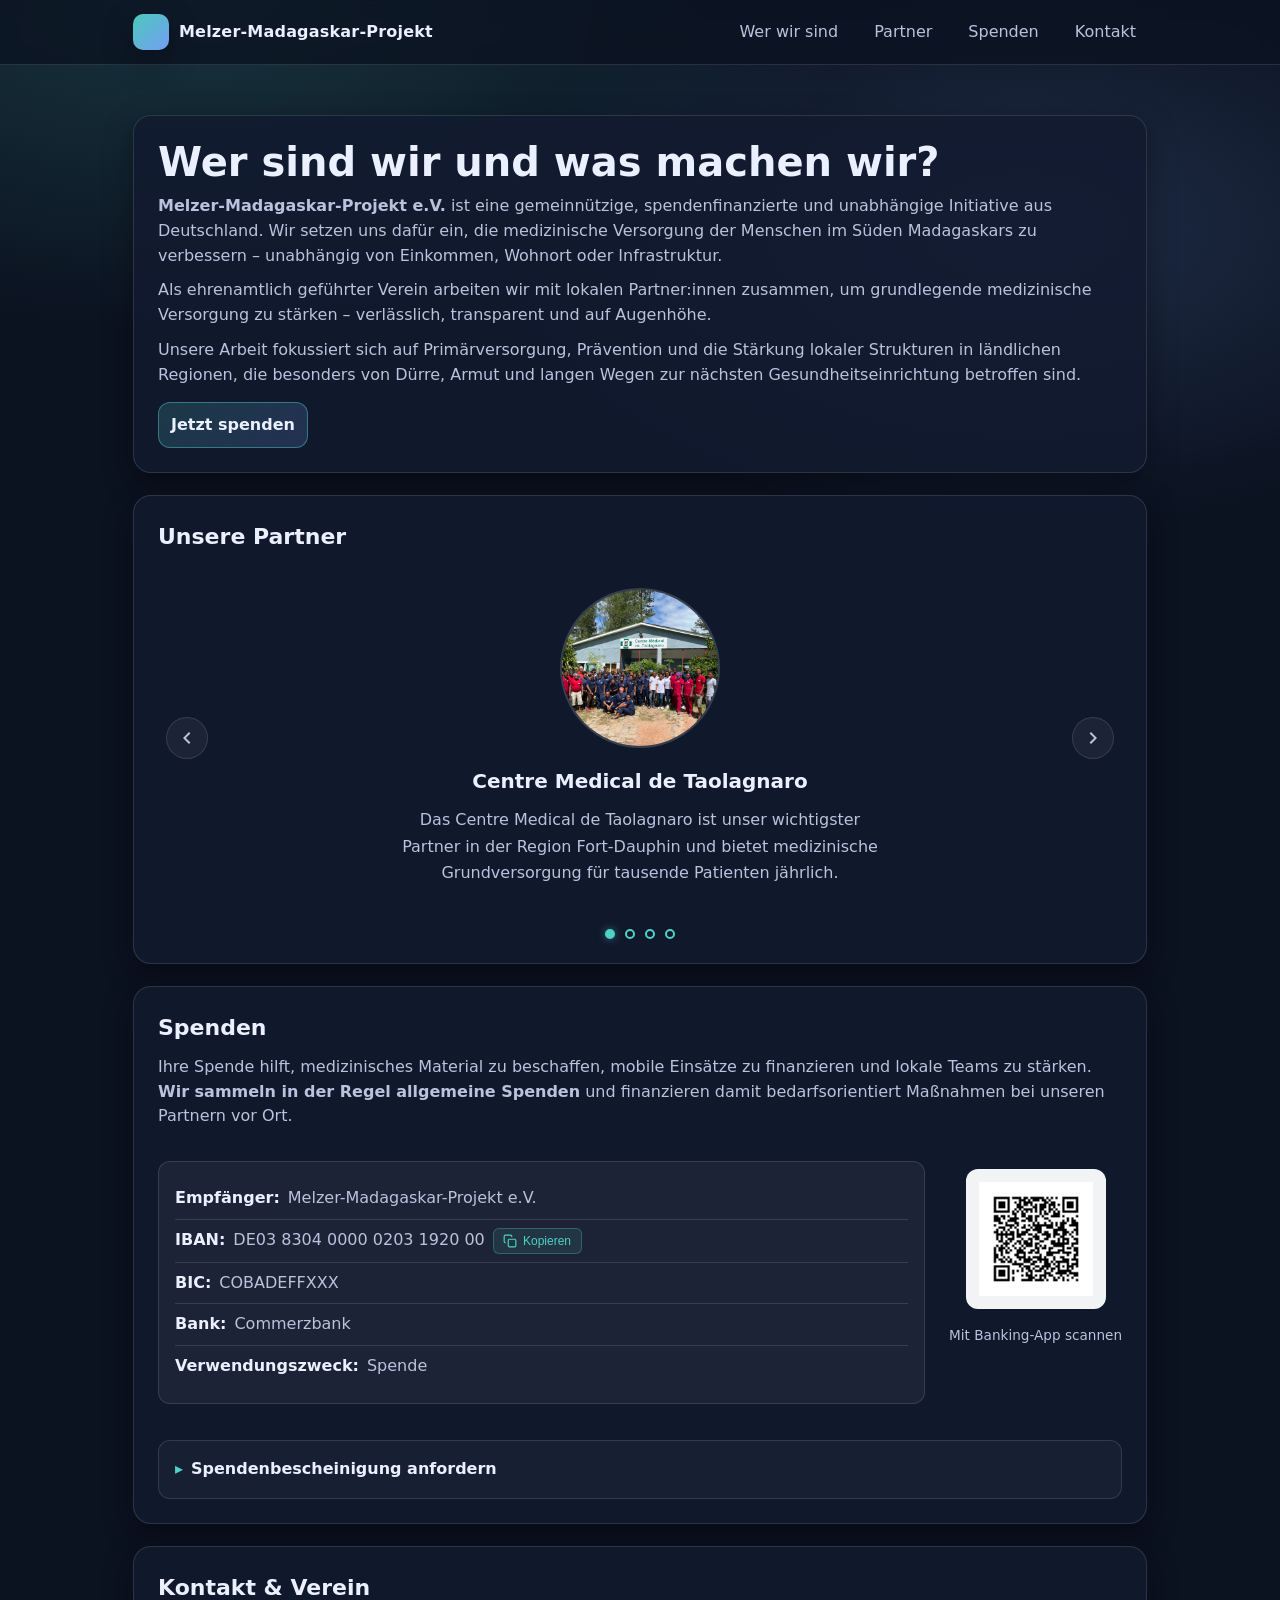
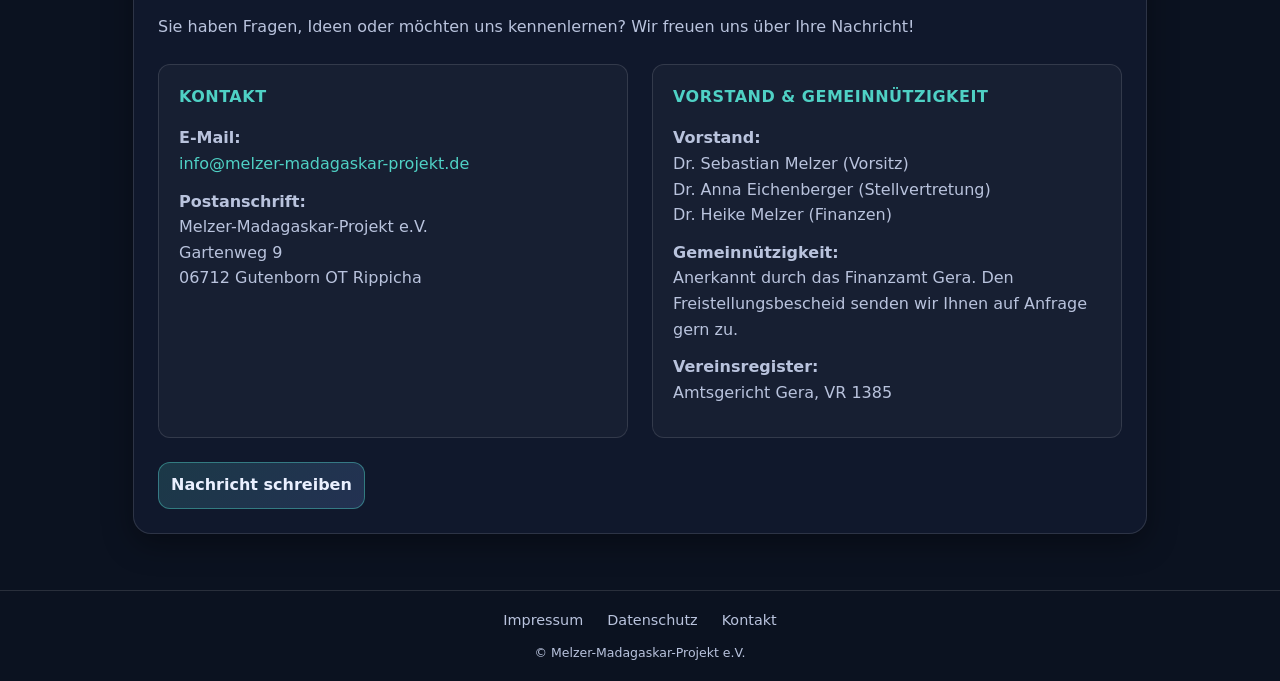
==== docs/index.html @ 68b1b010 "extend kontakt section" ====
<!doctype html>
<html lang="de">
<head>
  <meta charset="utf-8" />
  <meta http-equiv="Content-Security-Policy" content="default-src 'self'; script-src 'self'; style-src 'self'; img-src 'self' data:; font-src 'self'; connect-src 'self'; frame-ancestors 'none'; form-action 'self' mailto:; base-uri 'self';">
  <meta name="viewport" content="width=device-width, initial-scale=1" />
  <title>Melzer-Madagaskar-Projekt</title>
  <meta name="description" content="Verein zur Unterstützung der medizinischen Versorgung in Süd-Madagaskar." />
  <link rel="stylesheet" href="css/styles.css">
</head>
<body>

  <header>
    <div class="nav">
      <a class="brand" href="#">
        <span class="logo" aria-hidden="true"></span>
        <span>Melzer-Madagaskar-Projekt</span>
      </a>
      <nav aria-label="Hauptnavigation">
        <ul>
          <li><a href="#">Wer wir sind</a></li>
          <li><a href="#partner">Partner</a></li>
          <li><a href="#spenden">Spenden</a></li>
          <li><a href="#kontakt">Kontakt</a></li>
        </ul>
      </nav>
    </div>
  </header>

  <main class="container">

    <!-- WER WIR SIND -->
    <section class="panel">
      <h1>Wer sind wir und was machen wir?</h1>
      <p>
        <strong>Melzer-Madagaskar-Projekt e.V.</strong> ist eine gemeinnützige, spendenfinanzierte und unabhängige Initiative aus Deutschland.
        Wir setzen uns dafür ein, die medizinische Versorgung der Menschen im Süden Madagaskars zu verbessern –
        unabhängig von Einkommen, Wohnort oder Infrastruktur.
      </p>
      <p>
        Als ehrenamtlich geführter Verein arbeiten wir mit lokalen Partner:innen zusammen,
        um grundlegende medizinische Versorgung zu stärken – verlässlich, transparent und auf Augenhöhe.
      </p>
      <p>
        Unsere Arbeit fokussiert sich auf Primärversorgung, Prävention und die Stärkung lokaler Strukturen
        in ländlichen Regionen, die besonders von Dürre, Armut und langen Wegen zur nächsten Gesundheitseinrichtung
        betroffen sind.
      </p>
      <div class="ctaRow">
        <a class="btn primary" href="#spenden">Jetzt spenden</a>
      </div>
    </section>

    <!-- PARTNER -->
    <section id="partner" class="panel">
      <h2>Unsere Partner</h2>
      
      <div class="slideshow-container">
        <!-- Partner Slides -->
        <article class="partner-slide active" data-index="0">
          <div class="partner-image">
            <img src="images/cmdt_group_picture_2023-scaled.jpeg" alt="Centre Medical de Taolagnaro">
          </div>
          <h3>Centre Medical de Taolagnaro</h3>
          <p class="partner-description">Das Centre Medical de Taolagnaro ist unser wichtigster Partner in der Region Fort-Dauphin und bietet medizinische Grundversorgung für tausende Patienten jährlich.</p>
        </article>

        <article class="partner-slide" data-index="1">
          <div class="partner-image">
            <img src="images/tatirano_group_picture_2023-scaled.jpeg" alt="Tatirano">
          </div>
          <h3>Tatirano</h3>
          <p class="partner-description">Tatirano hat sich dem Ziel verschrieben, allen Menschen in Madagaskar einen langfristigen Zugang zu sauberem Wasser zu gewährleisten.</p>
        </article>

        <article class="partner-slide" data-index="2">
          <div class="partner-image">
            <img src="images/stluc_2004.jpg" alt="Clinique St. Luc">
          </div>
          <h3>Clinique St. Luc, Tuléar</h3>
          <p class="partner-description">Die Clinique St. Luc in Tuléar ist seit 2001 unser erster Partner in Madagaskar.</p>
        </article>

        <article class="partner-slide" data-index="3">
          <div class="partner-image">
            <img src="images/sandrine_2025.jpg" alt="Hebammenpraxis Sandrine">
          </div>
          <h3>Hebammenpraxis Sandrine</h3>
          <p class="partner-description">Die Hebammenpraxis Sandrine in Tuléar unterstützt werdende Mütter mit professioneller Betreuung vor, während und nach der Geburt.</p>
        </article>

        <!-- Navigation Arrows -->
        <button class="slide-nav prev" aria-label="Vorheriger Partner">
          <svg viewBox="0 0 24 24" width="24" height="24">
            <path fill="currentColor" d="M15.41 7.41L14 6l-6 6 6 6 1.41-1.41L10.83 12z"/>
          </svg>
        </button>
        <button class="slide-nav next" aria-label="Nächster Partner">
          <svg viewBox="0 0 24 24" width="24" height="24">
            <path fill="currentColor" d="M8.59 16.59L10 18l6-6-6-6-1.41 1.41L13.17 12z"/>
          </svg>
        </button>
      </div>

      <!-- Dot Navigation -->
      <div class="slide-dots" role="tablist" aria-label="Partner Navigation">
        <button class="dot active" data-index="0" role="tab" aria-selected="true" aria-label="Partner 1 von 4"></button>
        <button class="dot" data-index="1" role="tab" aria-selected="false" aria-label="Partner 2 von 4"></button>
        <button class="dot" data-index="2" role="tab" aria-selected="false" aria-label="Partner 3 von 4"></button>
        <button class="dot" data-index="3" role="tab" aria-selected="false" aria-label="Partner 4 von 4"></button>
      </div>
    </section>

    <!-- SPENDEN -->
    <section id="spenden" class="panel">
      <h2>Spenden</h2>
      <p>
        Ihre Spende hilft, medizinisches Material zu beschaffen, mobile Einsätze zu finanzieren und lokale Teams zu stärken.
        <strong>Wir sammeln in der Regel allgemeine Spenden</strong> und finanzieren damit bedarfsorientiert Maßnahmen bei unseren Partnern vor Ort.
      </p>
      
      <div class="spenden-grid">
        <div class="bank-details">
          <ul class="list">
            <li><strong>Empfänger:</strong> Melzer-Madagaskar-Projekt e.V.</li>
            <li>
              <strong>IBAN:</strong> 
              <span id="iban">DE03 8304 0000 0203 1920 00</span>
              <button type="button" class="copy-btn" data-copy="DE03830400000203192000" aria-label="IBAN kopieren">
                <svg width="16" height="16" viewBox="0 0 24 24" fill="none" stroke="currentColor" stroke-width="2">
                  <rect x="9" y="9" width="13" height="13" rx="2" ry="2"></rect>
                  <path d="M5 15H4a2 2 0 0 1-2-2V4a2 2 0 0 1 2-2h9a2 2 0 0 1 2 2v1"></path>
                </svg>
                <span class="copy-label">Kopieren</span>
              </button>
            </li>
            <li><strong>BIC:</strong> COBADEFFXXX</li>
            <li><strong>Bank:</strong> Commerzbank</li>
            <li><strong>Verwendungszweck:</strong> Spende</li>
          </ul>
        </div>
        
        <div class="qr-code">
          <img src="images/girocode.png" alt="GiroCode: QR-Code zum Scannen mit Banking-App" width="140" height="140">
          <p class="qr-hint">Mit Banking-App scannen</p>
        </div>
      </div>

      <details class="spendenbescheinigung">
        <summary><strong>Spendenbescheinigung anfordern</strong></summary>
        <p>Als gemeinnütziger Verein stellen wir Ihnen gern eine Spendenbescheinigung aus.</p>
        <p><strong>Dafür benötigen wir:</strong></p>
        <ul>
          <li>Vollständiger Name</li>
          <li>Anschrift</li>
          <li>Spendenbetrag</li>
          <li>Datum der Überweisung</li>
        </ul>
        <div class="ctaRow">
          <a class="btn primary" href="mailto:info@melzer-madagaskar-projekt.de?subject=Spendenbescheinigung%20anfordern&body=Guten%20Tag%2C%0A%0Abitte%20senden%20Sie%20mir%20eine%20Spendenbescheinigung.%0A%0AName%3A%20%0AAnschrift%3A%20%0ABetrag%3A%20%0ADatum%20der%20%C3%9Cberweisung%3A%20%0A%0AMit%20freundlichen%20Gr%C3%BC%C3%9Fen">
            Spendenbescheinigung anfragen
          </a>
        </div>
      </details>
    </section>

    <!-- KONTAKT -->
    <section id="kontakt" class="panel">
      <h2>Kontakt & Verein</h2>
      <p>
        Sie haben Fragen, Ideen oder möchten uns kennenlernen? Wir freuen uns über Ihre Nachricht!
      </p>

      <div class="kontakt-verein-grid">
        <!-- Kontaktdaten -->
        <div class="kontakt-box">
          <h3>Kontakt</h3>
          <p>
            <strong>E-Mail:</strong><br>
            <a href="mailto:info@melzer-madagaskar-projekt.de">info@melzer-madagaskar-projekt.de</a>
          </p>
          <p>
            <strong>Postanschrift:</strong><br>
            Melzer-Madagaskar-Projekt e.V.<br>
            Gartenweg 9<br>
			06712 Gutenborn OT Rippicha
          </p>
        </div>

        <!-- Vereinsdaten -->
        <div class="verein-box">
          <h3>Vorstand & Gemeinnützigkeit</h3>
          <p>
            <strong>Vorstand:</strong><br>
            Dr. Sebastian Melzer (Vorsitz)<br>
            Dr. Anna Eichenberger (Stellvertretung)<br>
            Dr. Heike Melzer (Finanzen)
          </p>
		  <p>
		    <strong>Gemeinnützigkeit:</strong><br>
		    Anerkannt durch das Finanzamt Gera. 
		    Den Freistellungsbescheid senden wir Ihnen auf Anfrage gern zu.
		  </p>
          <p>
            <strong>Vereinsregister:</strong><br>
            Amtsgericht Gera, VR 1385
          </p>
        </div>
      </div>

      <div class="ctaRow">
        <a class="btn primary" href="mailto:info@melzer-madagaskar-projekt.de">Nachricht schreiben</a>
      </div>
    </section>

  </main>

  <footer>
    <div class="footer-links">
      <a href="impressum.html">Impressum</a>
      <a href="datenschutz.html">Datenschutz</a>
      <a href="#kontakt">Kontakt</a>
    </div>
    <div class="small">
      © <span id="year"></span> Melzer-Madagaskar-Projekt e.V.
    </div>
  </footer>

  <script>
    document.getElementById("year").textContent = new Date().getFullYear();
  </script>
  <script src="js/slideshow.js"></script>
  <script src="js/clipboard.js"></script>

</body>
</html>
---- docs/css/styles.css ----
/* ===================
   Variables & Reset
   =================== */

:root {
  --bg: #0b1220;
  --card: #121b2f;
  --text: #eaf0ff;
  --muted: #b9c3dd;
  --accent: #4fd1c5;
  --accent2: #7aa7ff;
  --border: rgba(255, 255, 255, 0.12);
  --shadow: 0 10px 30px rgba(0, 0, 0, 0.35);
}

* {
  box-sizing: border-box;
}

/* ===================
   Base
   =================== */

body {
  margin: 0;
  font-family: system-ui, -apple-system, "Segoe UI", Roboto, Arial, sans-serif;
  background:
    radial-gradient(1200px 600px at 15% 0%, rgba(79, 209, 197, 0.18), transparent 55%),
    radial-gradient(900px 500px at 80% 10%, rgba(122, 167, 255, 0.18), transparent 60%),
    var(--bg);
  color: var(--text);
  line-height: 1.55;
}

a {
  color: inherit;
}

h1 {
  margin: 0 0 8px;
  font-size: clamp(28px, 3.3vw, 40px);
  line-height: 1.1;
}

h2 {
  margin: 0 0 10px;
  font-size: 22px;
}

h3 {
  margin: 0 0 8px;
  font-size: 18px;
}

p {
  margin: 10px 0;
  color: var(--muted);
}

.small {
  font-size: 12.5px;
}

/* ===================
   Layout
   =================== */

.container {
  max-width: 1050px;
  margin: 0 auto;
  padding: 28px 18px 56px;
}

section {
  margin-top: 22px;
  scroll-margin-top: 80px;
}

.grid {
  display: grid;
  grid-template-columns: repeat(2, minmax(0, 1fr));
  gap: 14px;
  margin-top: 10px;
}

/* ===================
   Header & Navigation
   =================== */

header {
  position: sticky;
  top: 0;
  backdrop-filter: blur(10px);
  background: rgba(11, 18, 32, 0.75);
  border-bottom: 1px solid var(--border);
  z-index: 10;
}

.nav {
  max-width: 1050px;
  margin: 0 auto;
  padding: 14px 18px;
  display: flex;
  align-items: center;
  justify-content: space-between;
  gap: 16px;
}

.brand {
  display: flex;
  align-items: center;
  gap: 10px;
  text-decoration: none;
  font-weight: 700;
  letter-spacing: 0.2px;
  white-space: nowrap;
}

.logo {
  width: 36px;
  height: 36px;
  border-radius: 10px;
  background: linear-gradient(135deg, rgba(79, 209, 197, 0.95), rgba(122, 167, 255, 0.95));
  box-shadow: var(--shadow);
}

nav ul {
  list-style: none;
  margin: 0;
  padding: 0;
  display: flex;
  gap: 14px;
  flex-wrap: wrap;
  justify-content: flex-end;
}

nav a {
  text-decoration: none;
  color: var(--muted);
  padding: 8px 10px;
  border-radius: 10px;
  border: 1px solid transparent;
  transition: all 0.2s ease;
}

nav a:hover {
  color: var(--text);
  border-color: var(--border);
  background: rgba(255, 255, 255, 0.04);
}

/* ===================
   Components: Panel & Card
   =================== */

.panel {
  background: rgba(18, 27, 47, 0.85);
  border: 1px solid var(--border);
  border-radius: 18px;
  box-shadow: var(--shadow);
  padding: 24px;
}

.card {
  border: 1px solid var(--border);
  background: rgba(255, 255, 255, 0.03);
  border-radius: 16px;
  padding: 20px;
}

.card p {
  margin: 8px 0;
  color: var(--muted);
}

.card--compact {
  padding: 16px 20px;
}

.card--compact h3 {
  margin-bottom: 12px;
}

/* ===================
   Components: Buttons
   =================== */

.btn {
  display: inline-block;
  text-decoration: none;
  font-weight: 650;
  padding: 10px 12px;
  border-radius: 12px;
  border: 1px solid var(--border);
  background: rgba(255, 255, 255, 0.05);
  color: var(--text);
  transition: filter 0.2s ease;
}

.btn:hover {
  filter: brightness(1.06);
}

.btn.primary {
  border-color: rgba(79, 209, 197, 0.45);
  background: linear-gradient(135deg, rgba(79, 209, 197, 0.18), rgba(122, 167, 255, 0.18));
}

.ctaRow {
  margin-top: 14px;
  display: flex;
  gap: 10px;
  flex-wrap: wrap;
}

/* ===================
   Components: Lists
   =================== */

.list {
  margin: 10px 0 0;
  padding-left: 18px;
  color: var(--muted);
}

/* ===================
   Section: Kontakt & Verein
   =================== */

.kontakt-verein-grid {
  display: grid;
  grid-template-columns: 1fr 1fr;
  gap: 1.5rem;
  margin: 1.5rem 0;
}

.kontakt-box,
.verein-box {
  background: rgba(255, 255, 255, 0.03);
  border: 1px solid var(--border);
  border-radius: 12px;
  padding: 1.25rem;
}

.kontakt-box h3,
.verein-box h3 {
  color: var(--accent);
  margin-bottom: 1rem;
  font-size: 1rem;
  text-transform: uppercase;
  letter-spacing: 0.5px;
}

.kontakt-box p,
.verein-box p {
  margin: 0.75rem 0;
  line-height: 1.6;
}

.kontakt-box a,
.verein-box a {
  color: var(--accent);
  text-decoration: none;
  transition: color 0.2s ease;
}

.kontakt-box a:hover,
.verein-box a:hover {
  color: var(--accent2);
  text-decoration: underline;
}

/* Ältere Kontakt-Styles (Fallback) */
.kontakt-grid {
  display: grid;
  grid-template-columns: auto auto;
  gap: 8px 32px;
}

.kontakt-grid p {
  margin: 0;
  white-space: nowrap;
}

.kontakt-adresse {
  grid-column: 1 / -1;
  white-space: normal;
}

/* ===================
   Section: Spenden
   =================== */

/* Bankdaten */
.bank-details {
  background: rgba(255, 255, 255, 0.05);
  border: 1px solid var(--border);
  border-radius: 12px;
  padding: 1rem;
  margin: 1rem 0;
}

.bank-details .list {
  margin: 0;
  padding: 0;
  list-style: none;
}

.bank-details .list li {
  padding: 0.5rem 0;
  display: flex;
  flex-wrap: wrap;
  align-items: center;
  gap: 0.5rem;
  color: var(--muted);
  border-bottom: 1px solid var(--border);
}

.bank-details .list li:last-child {
  border-bottom: none;
}

.bank-details .list li strong {
  color: var(--text);
}

/* Copy Button */
.copy-btn {
  display: inline-flex;
  align-items: center;
  gap: 0.35rem;
  padding: 0.3rem 0.6rem;
  font-size: 0.8rem;
  background: rgba(79, 209, 197, 0.1);
  border: 1px solid rgba(79, 209, 197, 0.3);
  border-radius: 6px;
  cursor: pointer;
  color: var(--accent);
  transition: all 0.2s ease;
}

.copy-btn:hover {
  background: rgba(79, 209, 197, 0.2);
  border-color: rgba(79, 209, 197, 0.5);
}

.copy-btn.copied {
  background: rgba(79, 209, 197, 0.25);
  border-color: var(--accent);
}

.copy-btn svg {
  width: 14px;
  height: 14px;
}

.copy-label {
  font-size: 0.75rem;
  font-weight: 500;
}

/* QR Code */
.qr-code {
  text-align: center;
  margin: 1.5rem 0;
}

.qr-code img {
  border: 1px solid var(--border);
  border-radius: 12px;
  padding: 0.75rem;
  background: rgba(255, 255, 255, 0.95);
}

.qr-hint {
  font-size: 0.85rem;
  color: var(--muted);
  margin-top: 0.5rem;
}

/* Spenden Grid: Bankdaten + QR */
.spenden-grid {
  display: grid;
  grid-template-columns: 1fr auto;
  gap: 1.5rem;
  align-items: start;
  margin: 1rem 0;
}

/* Spendenbescheinigung */
.spendenbescheinigung {
  margin-top: 1.25rem;
  padding: 1rem;
  background: rgba(255, 255, 255, 0.03);
  border: 1px solid var(--border);
  border-radius: 12px;
}

.spendenbescheinigung summary {
  cursor: pointer;
  list-style: none;
  color: var(--text);
  display: flex;
  align-items: center;
  gap: 0.5rem;
}

.spendenbescheinigung summary::-webkit-details-marker {
  display: none;
}

.spendenbescheinigung summary::before {
  content: "▸";
  color: var(--accent);
  transition: transform 0.2s ease;
}

.spendenbescheinigung[open] summary::before {
  transform: rotate(90deg);
}

.spendenbescheinigung p {
  margin: 0.75rem 0;
}

.spendenbescheinigung ul {
  margin: 0.5rem 0 1rem 1.25rem;
  color: var(--muted);
}

.spendenbescheinigung ul li {
  padding: 0.25rem 0;
}

.spendenbescheinigung .ctaRow {
  margin-top: 1rem;
}

/* ===================
   Section: Partner Slideshow
   =================== */

.slideshow-container {
  position: relative;
  margin-top: 10px;
  overflow: hidden;
}

.slideshow-container::after {
  content: "";
  position: absolute;
  bottom: 0;
  left: 0;
  height: 2px;
  background: linear-gradient(90deg, var(--accent), var(--accent2));
  animation: progress 15s linear infinite;
}

@keyframes progress {
  from { width: 0%; }
  to { width: 100%; }
}

.partner-slide {
  display: none;
  padding: 24px 48px;
  text-align: center;
  animation: slideIn 0.4s ease-out;
}

.partner-slide.active {
  display: block;
}

@keyframes slideIn {
  from {
    opacity: 0;
    transform: translateX(30px);
  }
  to {
    opacity: 1;
    transform: translateX(0);
  }
}

.partner-image {
  width: 160px;
  height: 160px;
  margin: 0 auto 18px;
  border-radius: 50%;
  overflow: hidden;
  background: rgba(255, 255, 255, 0.05);
  border: 2px solid var(--border);
  display: flex;
  align-items: center;
  justify-content: center;
}

.partner-image img {
  width: 100%;
  height: 100%;
  object-fit: cover;
}

.partner-slide h3 {
  color: var(--text);
  margin-bottom: 10px;
  font-size: 20px;
}

.partner-description {
  color: var(--muted);
  line-height: 1.65;
  max-width: 500px;
  margin: 0 auto;
}

/* Slideshow Navigation */
.slide-nav {
  position: absolute;
  top: 50%;
  transform: translateY(-50%);
  background: rgba(255, 255, 255, 0.05);
  border: 1px solid var(--border);
  width: 42px;
  height: 42px;
  border-radius: 50%;
  cursor: pointer;
  display: flex;
  align-items: center;
  justify-content: center;
  color: var(--muted);
  transition: all 0.25s ease;
}

.slide-nav:hover {
  background: rgba(79, 209, 197, 0.15);
  border-color: rgba(79, 209, 197, 0.4);
  color: var(--accent);
}

.slide-nav.prev { left: 8px; }
.slide-nav.next { right: 8px; }

/* Slideshow Dots */
.slide-dots {
  display: flex;
  justify-content: center;
  gap: 10px;
  margin-top: 18px;
}

.dot {
  width: 10px;
  height: 10px;
  border-radius: 50%;
  border: 2px solid var(--accent);
  background: transparent;
  cursor: pointer;
  padding: 0;
  transition: all 0.25s ease;
}

.dot:hover {
  background: rgba(79, 209, 197, 0.4);
}

.dot.active {
  background: var(--accent);
  box-shadow: 0 0 8px rgba(79, 209, 197, 0.5);
}

/* ===================
   Footer
   =================== */

footer {
  border-top: 1px solid var(--border);
  padding: 18px;
  color: var(--muted);
  text-align: center;
}

.footer-links {
  display: flex;
  justify-content: center;
  gap: 1.5rem;
  margin-bottom: 0.75rem;
  flex-wrap: wrap;
}

.footer-links a {
  color: inherit;
  text-decoration: none;
  font-size: 0.9rem;
  transition: color 0.2s ease;
}

.footer-links a:hover {
  color: var(--accent);
  text-decoration: underline;
}

/* ===================
   Responsive
   =================== */

@media (max-width: 860px) {
  .grid,
  .contact {
    grid-template-columns: 1fr;
  }

  .kontakt-verein-grid {
    grid-template-columns: 1fr;
  }

  nav ul {
    gap: 6px;
  }
}

@media (max-width: 600px) {
  .spenden-grid {
    grid-template-columns: 1fr;
    text-align: center;
  }

  .spenden-grid .bank-details {
    text-align: left;
  }

  .kontakt-grid {
    grid-template-columns: 1fr;
    gap: 8px;
  }

  .kontakt-grid p {
    white-space: normal;
  }

  .panel {
    padding: 18px;
  }

  .card {
    padding: 16px;
  }

  .kontakt-box,
  .verein-box {
    padding: 1rem;
  }

  .partner-slide {
    padding: 18px 40px;
  }

  .partner-image {
    width: 120px;
    height: 120px;
  }

  .slide-nav {
    width: 36px;
    height: 36px;
  }

  .slide-nav.prev { left: 4px; }
  .slide-nav.next { right: 4px; }

  .partner-slide h3 {
    font-size: 18px;
  }

  .footer-links {
    gap: 1rem;
  }
}
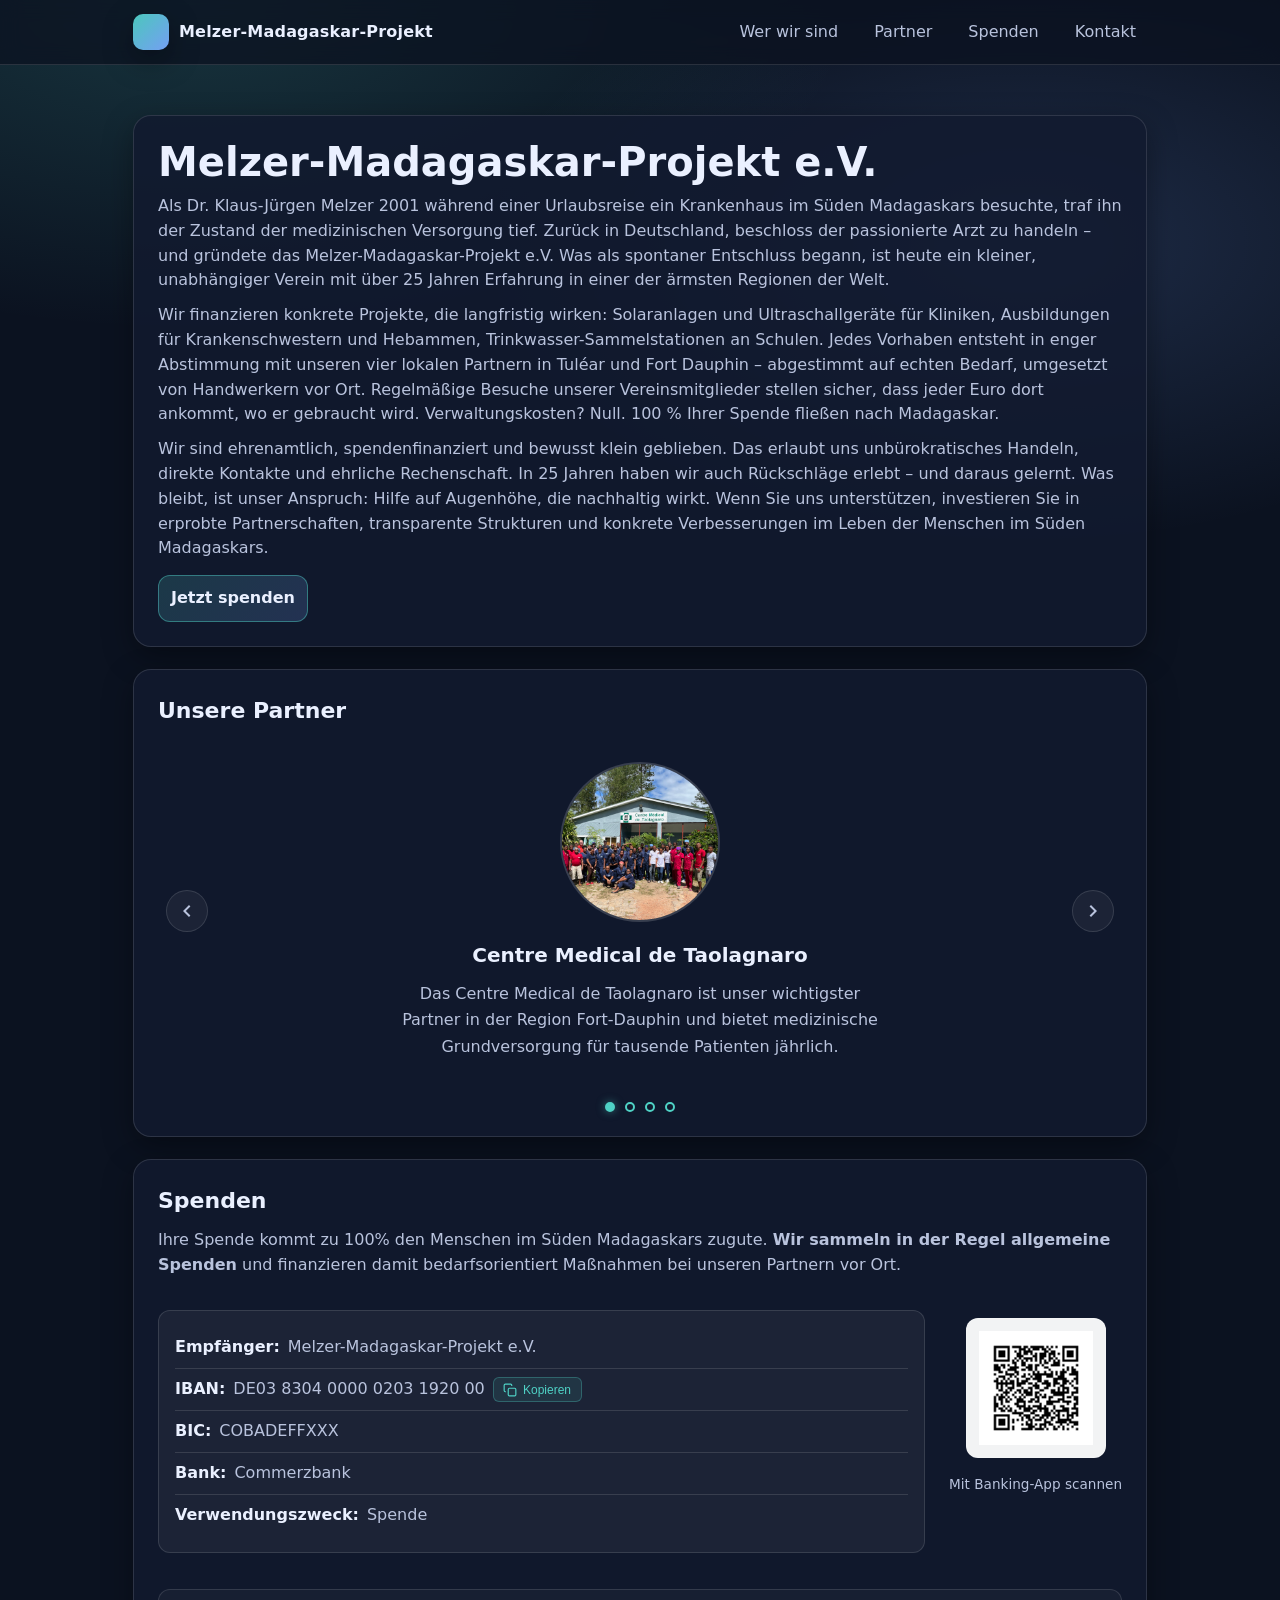
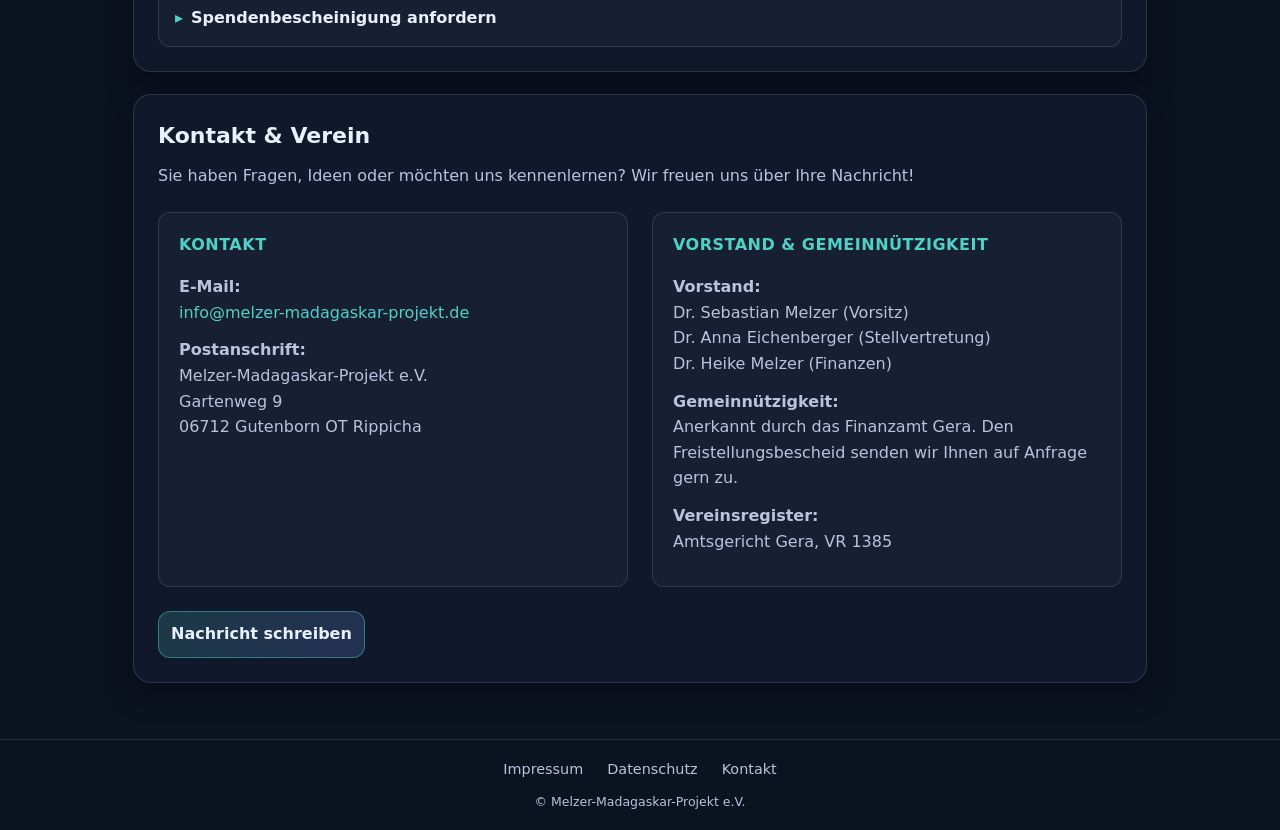
==== commit 2d5261ee: "Fix introduction text" ====
--- a/docs/index.html
+++ b/docs/index.html
@@ -31,20 +31,25 @@
 
     <!-- WER WIR SIND -->
     <section class="panel">
-      <h1>Wer sind wir und was machen wir?</h1>
-      <p>
-        <strong>Melzer-Madagaskar-Projekt e.V.</strong> ist eine gemeinnützige, spendenfinanzierte und unabhängige Initiative aus Deutschland.
-        Wir setzen uns dafür ein, die medizinische Versorgung der Menschen im Süden Madagaskars zu verbessern –
-        unabhängig von Einkommen, Wohnort oder Infrastruktur.
-      </p>
-      <p>
-        Als ehrenamtlich geführter Verein arbeiten wir mit lokalen Partner:innen zusammen,
-        um grundlegende medizinische Versorgung zu stärken – verlässlich, transparent und auf Augenhöhe.
-      </p>
-      <p>
-        Unsere Arbeit fokussiert sich auf Primärversorgung, Prävention und die Stärkung lokaler Strukturen
-        in ländlichen Regionen, die besonders von Dürre, Armut und langen Wegen zur nächsten Gesundheitseinrichtung
-        betroffen sind.
+      <h1>Melzer-Madagaskar-Projekt e.V.</h1>
+      <p>
+        Als Dr. Klaus-Jürgen Melzer 2001 während einer Urlaubsreise ein Krankenhaus im Süden Madagaskars besuchte, 
+		traf ihn der Zustand der medizinischen Versorgung tief. Zurück in Deutschland, beschloss der passionierte Arzt zu handeln – 
+		und gründete das Melzer-Madagaskar-Projekt e.V. Was als spontaner Entschluss begann, ist heute ein kleiner, unabhängiger 
+		Verein mit über 25 Jahren Erfahrung in einer der ärmsten Regionen der Welt.
+      </p>
+      <p>
+	    Wir finanzieren konkrete Projekte, die langfristig wirken: Solaranlagen und Ultraschallgeräte für Kliniken, 
+		Ausbildungen für Krankenschwestern und Hebammen, Trinkwasser-Sammelstationen an Schulen. Jedes Vorhaben entsteht in enger 
+		Abstimmung mit unseren vier lokalen Partnern in Tuléar und Fort Dauphin – abgestimmt auf echten Bedarf, umgesetzt von Handwerkern 
+		vor Ort. Regelmäßige Besuche unserer Vereinsmitglieder stellen sicher, dass jeder Euro dort ankommt, wo er gebraucht wird. 
+		Verwaltungskosten? Null. 100 % Ihrer Spende fließen nach Madagaskar.
+      </p>
+      <p>
+	    Wir sind ehrenamtlich, spendenfinanziert und bewusst klein geblieben. Das erlaubt uns unbürokratisches Handeln, direkte Kontakte 
+		und ehrliche Rechenschaft. In 25 Jahren haben wir auch Rückschläge erlebt – und daraus gelernt. Was bleibt, ist unser Anspruch: 
+		Hilfe auf Augenhöhe, die nachhaltig wirkt. Wenn Sie uns unterstützen, investieren Sie in erprobte Partnerschaften, transparente 
+		Strukturen und konkrete Verbesserungen im Leben der Menschen im Süden Madagaskars.
       </p>
       <div class="ctaRow">
         <a class="btn primary" href="#spenden">Jetzt spenden</a>
@@ -115,7 +120,7 @@
     <section id="spenden" class="panel">
       <h2>Spenden</h2>
       <p>
-        Ihre Spende hilft, medizinisches Material zu beschaffen, mobile Einsätze zu finanzieren und lokale Teams zu stärken.
+        Ihre Spende kommt zu 100% den Menschen im Süden Madagaskars zugute.
         <strong>Wir sammeln in der Regel allgemeine Spenden</strong> und finanzieren damit bedarfsorientiert Maßnahmen bei unseren Partnern vor Ort.
       </p>
       
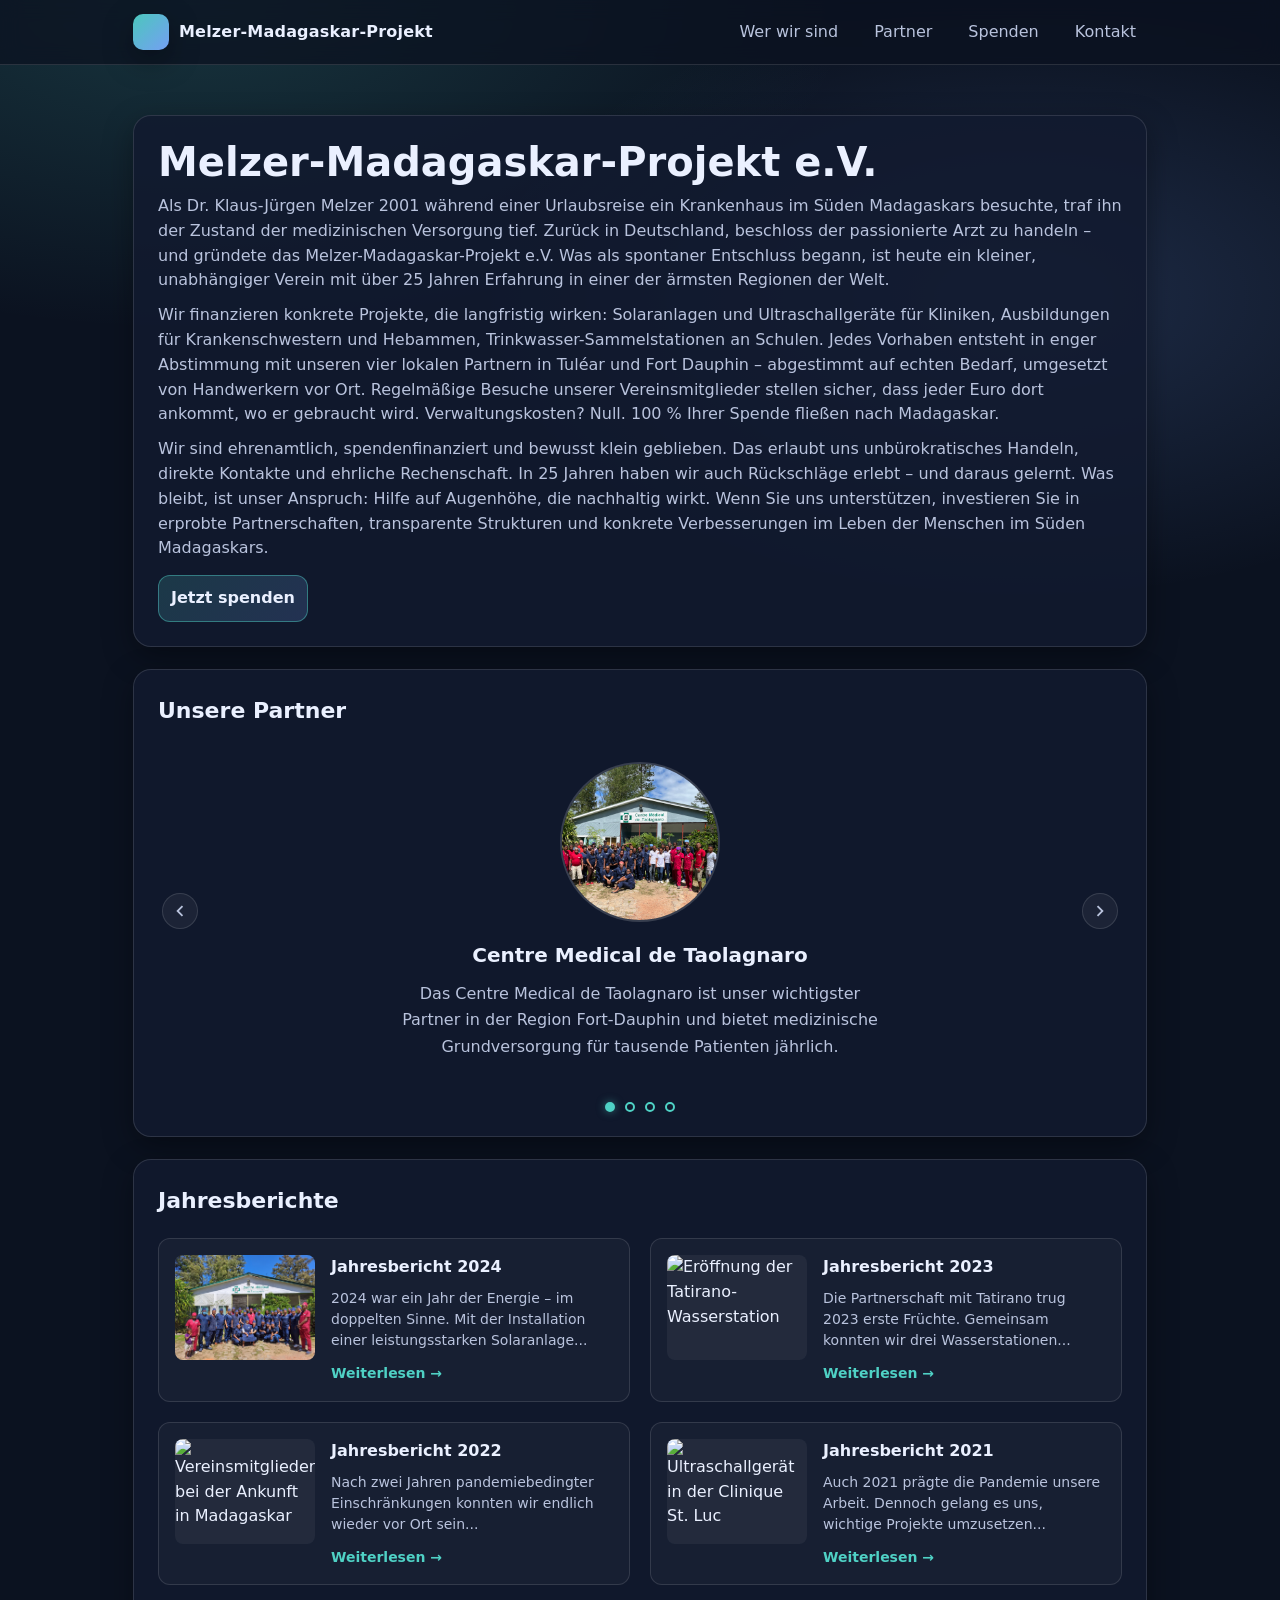
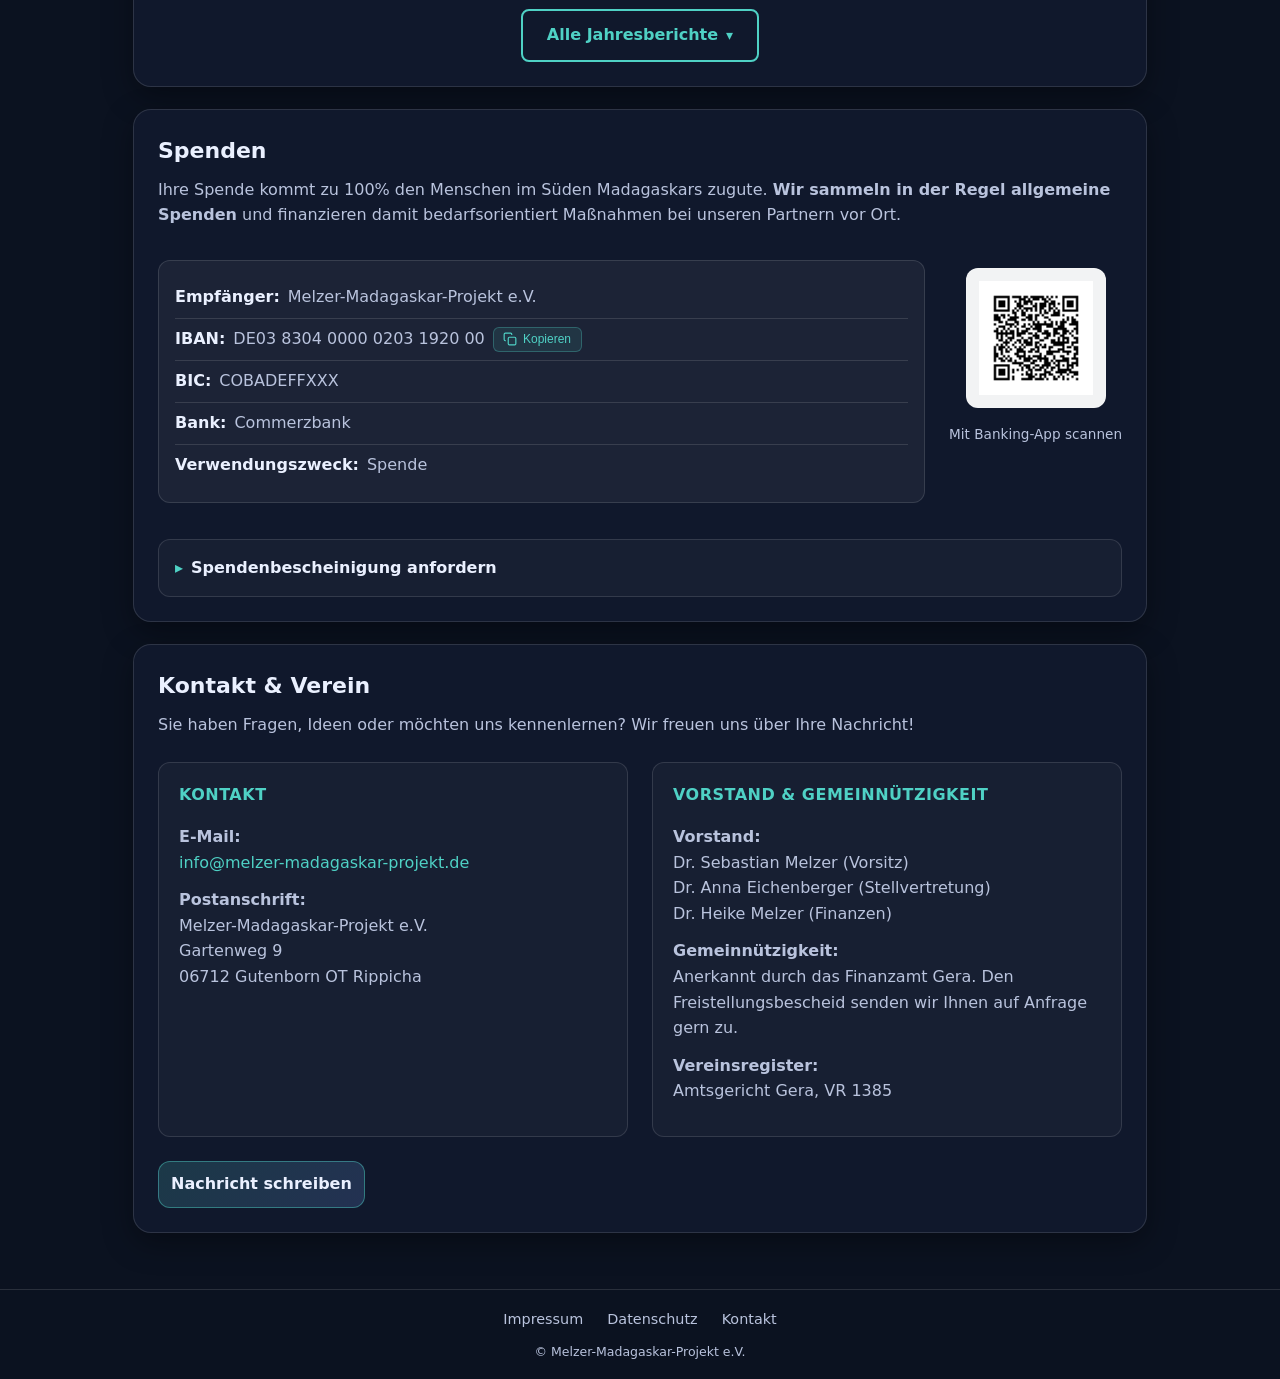
==== commit 86b6dea8: "initial jahresberichte teaser and template" ====
--- a/docs/index.html
+++ b/docs/index.html
@@ -115,6 +115,201 @@
         <button class="dot" data-index="3" role="tab" aria-selected="false" aria-label="Partner 4 von 4"></button>
       </div>
     </section>
+	
+	<!-- JAHRESBERICHTE -->
+	<section id="jahresberichte" class="panel">
+	  <h2>Jahresberichte</h2>
+	  
+	  <div class="jahresberichte-grid">
+		<!-- Immer sichtbar: 4 neueste -->
+		<article class="jahresbericht-card">
+		  <a href="jahresberichte/2024.html" class="jahresbericht-link">
+			<div class="jahresbericht-image">
+			  <img src="images/jahresberichte/2024-teaser.jpg" 
+				   alt="Solaranlage auf dem Dach des Centre Medical" 
+				   loading="lazy">
+			</div>
+			<div class="jahresbericht-content">
+			  <h3>Jahresbericht 2024</h3>
+			  <p>2024 war ein Jahr der Energie – im doppelten Sinne. Mit der Installation einer leistungsstarken Solaranlage...</p>
+			  <span class="jahresbericht-cta">Weiterlesen →</span>
+			</div>
+		  </a>
+		</article>
+
+		<article class="jahresbericht-card">
+		  <a href="jahresberichte/2023.html" class="jahresbericht-link">
+			<div class="jahresbericht-image">
+			  <img src="images/jahresberichte/2023-teaser.jpg" 
+				   alt="Eröffnung der Tatirano-Wasserstation" 
+				   loading="lazy">
+			</div>
+			<div class="jahresbericht-content">
+			  <h3>Jahresbericht 2023</h3>
+			  <p>Die Partnerschaft mit Tatirano trug 2023 erste Früchte. Gemeinsam konnten wir drei Wasserstationen...</p>
+			  <span class="jahresbericht-cta">Weiterlesen →</span>
+			</div>
+		  </a>
+		</article>
+
+		<article class="jahresbericht-card initial-hidden-mobile">
+		  <a href="jahresberichte/2022.html" class="jahresbericht-link">
+			<div class="jahresbericht-image">
+			  <img src="images/jahresberichte/2022-teaser.jpg" 
+				   alt="Vereinsmitglieder bei der Ankunft in Madagaskar" 
+				   loading="lazy">
+			</div>
+			<div class="jahresbericht-content">
+			  <h3>Jahresbericht 2022</h3>
+			  <p>Nach zwei Jahren pandemiebedingter Einschränkungen konnten wir endlich wieder vor Ort sein...</p>
+			  <span class="jahresbericht-cta">Weiterlesen →</span>
+			</div>
+		  </a>
+		</article>
+
+		<article class="jahresbericht-card initial-hidden-mobile">
+		  <a href="jahresberichte/2021.html" class="jahresbericht-link">
+			<div class="jahresbericht-image">
+			  <img src="images/jahresberichte/2021-teaser.jpg" 
+				   alt="Ultraschallgerät in der Clinique St. Luc" 
+				   loading="lazy">
+			</div>
+			<div class="jahresbericht-content">
+			  <h3>Jahresbericht 2021</h3>
+			  <p>Auch 2021 prägte die Pandemie unsere Arbeit. Dennoch gelang es uns, wichtige Projekte umzusetzen...</p>
+			  <span class="jahresbericht-cta">Weiterlesen →</span>
+			</div>
+		  </a>
+		</article>
+	  </div>
+
+	  <!-- Ältere Berichte: ausklappbar mit <details> -->
+	  <details class="jahresberichte-details">
+		<summary>Alle Jahresberichte</summary>
+		
+		<div class="jahresberichte-grid">
+		  <article class="jahresbericht-card">
+			<a href="jahresberichte/2020.html" class="jahresbericht-link">
+			  <div class="jahresbericht-image">
+				<img src="images/jahresberichte/2020-teaser.jpg" 
+					 alt="" 
+					 loading="lazy">
+			  </div>
+			  <div class="jahresbericht-content">
+				<h3>Jahresbericht 2020</h3>
+				<p>Das erste Corona-Jahr stellte auch uns vor unerwartete Herausforderungen...</p>
+				<span class="jahresbericht-cta">Weiterlesen →</span>
+			  </div>
+			</a>
+		  </article>
+
+		  <article class="jahresbericht-card">
+			<a href="jahresberichte/2019.html" class="jahresbericht-link">
+			  <div class="jahresbericht-image">
+				<img src="images/jahresberichte/2019-teaser.jpg" 
+					 alt="" 
+					 loading="lazy">
+			  </div>
+			  <div class="jahresbericht-content">
+				<h3>Jahresbericht 2019</h3>
+				<p>2019 brachte den Ausbau unserer Zusammenarbeit mit dem Centre Medical...</p>
+				<span class="jahresbericht-cta">Weiterlesen →</span>
+			  </div>
+			</a>
+		  </article>
+
+		  <article class="jahresbericht-card">
+			<a href="jahresberichte/2018.html" class="jahresbericht-link">
+			  <div class="jahresbericht-image">
+				<img src="images/jahresberichte/2018-teaser.jpg" 
+					 alt="" 
+					 loading="lazy">
+			  </div>
+			  <div class="jahresbericht-content">
+				<h3>Jahresbericht 2018</h3>
+				<p>Im Jahr 2018 stand die Ausbildungsförderung im Mittelpunkt unserer Arbeit...</p>
+				<span class="jahresbericht-cta">Weiterlesen →</span>
+			  </div>
+			</a>
+		  </article>
+
+		  <article class="jahresbericht-card">
+			<a href="jahresberichte/2017.html" class="jahresbericht-link">
+			  <div class="jahresbericht-image">
+				<img src="images/jahresberichte/2017-teaser.jpg" 
+					 alt="" 
+					 loading="lazy">
+			  </div>
+			  <div class="jahresbericht-content">
+				<h3>Jahresbericht 2017</h3>
+				<p>2017 markierte einen wichtigen Meilenstein in der Trinkwasserversorgung...</p>
+				<span class="jahresbericht-cta">Weiterlesen →</span>
+			  </div>
+			</a>
+		  </article>
+
+		  <article class="jahresbericht-card">
+			<a href="jahresberichte/2016.html" class="jahresbericht-link">
+			  <div class="jahresbericht-image">
+				<img src="images/jahresberichte/2016-teaser.jpg" 
+					 alt="" 
+					 loading="lazy">
+			  </div>
+			  <div class="jahresbericht-content">
+				<h3>Jahresbericht 2016</h3>
+				<p>Mit dem 15-jährigen Jubiläum blickten wir auf eine bewegte Geschichte zurück...</p>
+				<span class="jahresbericht-cta">Weiterlesen →</span>
+			  </div>
+			</a>
+		  </article>
+
+		  <article class="jahresbericht-card">
+			<a href="jahresberichte/2015.html" class="jahresbericht-link">
+			  <div class="jahresbericht-image">
+				<img src="images/jahresberichte/2015-teaser.jpg" 
+					 alt="" 
+					 loading="lazy">
+			  </div>
+			  <div class="jahresbericht-content">
+				<h3>Jahresbericht 2015</h3>
+				<p>2015 war geprägt von der Erweiterung unserer medizinischen Unterstützung...</p>
+				<span class="jahresbericht-cta">Weiterlesen →</span>
+			  </div>
+			</a>
+		  </article>
+
+		  <article class="jahresbericht-card">
+			<a href="jahresberichte/2014.html" class="jahresbericht-link">
+			  <div class="jahresbericht-image">
+				<img src="images/jahresberichte/2014-teaser.jpg" 
+					 alt="" 
+					 loading="lazy">
+			  </div>
+			  <div class="jahresbericht-content">
+				<h3>Jahresbericht 2014</h3>
+				<p>Das Jahr 2014 brachte neue Kontakte und Möglichkeiten für unsere Arbeit...</p>
+				<span class="jahresbericht-cta">Weiterlesen →</span>
+			  </div>
+			</a>
+		  </article>
+
+		  <article class="jahresbericht-card">
+			<a href="jahresberichte/2013.html" class="jahresbericht-link">
+			  <div class="jahresbericht-image">
+				<img src="images/jahresberichte/2013-teaser.jpg" 
+					 alt="" 
+					 loading="lazy">
+			  </div>
+			  <div class="jahresbericht-content">
+				<h3>Jahresbericht 2013</h3>
+				<p>2013 begann mit politischen Unruhen in Madagaskar, doch unsere Partner...</p>
+				<span class="jahresbericht-cta">Weiterlesen →</span>
+			  </div>
+			</a>
+		  </article>
+		</div>
+	  </details>
+	</section>
 
     <!-- SPENDEN -->
     <section id="spenden" class="panel">
--- a/docs/css/styles.css
+++ b/docs/css/styles.css
@@ -676,4 +676,576 @@
   .footer-links {
     gap: 1rem;
   }
+}
+
+/* ===================
+   Section: Jahresberichte
+   =================== */
+
+.jahresberichte-grid {
+  display: grid;
+  grid-template-columns: repeat(2, 1fr);
+  gap: 1.25rem;
+  margin-top: 1.25rem;
+}
+
+/* Card: Foto + Text nebeneinander */
+.jahresbericht-card {
+  background: rgba(255, 255, 255, 0.03);
+  border: 1px solid var(--border);
+  border-radius: 12px;
+  overflow: hidden;
+  transition: border-color 0.2s ease, box-shadow 0.2s ease;
+}
+
+.jahresbericht-card:hover {
+  border-color: rgba(79, 209, 197, 0.4);
+  box-shadow: 0 4px 20px rgba(0, 0, 0, 0.25);
+}
+
+.jahresbericht-link {
+  display: grid;
+  grid-template-columns: 140px 1fr;
+  gap: 1rem;
+  padding: 1rem;
+  text-decoration: none;
+  color: inherit;
+  height: 100%;
+  align-items: start;
+}
+
+.jahresbericht-link:focus {
+  outline: 2px solid var(--accent);
+  outline-offset: -2px;
+  border-radius: 12px;
+}
+
+/* Bild */
+.jahresbericht-image {
+  aspect-ratio: 4 / 3;
+  border-radius: 8px;
+  overflow: hidden;
+  background: rgba(255, 255, 255, 0.05);
+  flex-shrink: 0;
+}
+
+.jahresbericht-image img {
+  width: 100%;
+  height: 100%;
+  object-fit: cover;
+  transition: transform 0.3s ease;
+}
+
+.jahresbericht-card:hover .jahresbericht-image img {
+  transform: scale(1.05);
+}
+
+/* Inhalt */
+.jahresbericht-content {
+  display: flex;
+  flex-direction: column;
+  min-height: 100%;
+}
+
+.jahresbericht-content h3 {
+  margin: 0 0 0.5rem 0;
+  font-size: 1rem;
+  color: var(--text);
+}
+
+.jahresbericht-content p {
+  margin: 0 0 0.75rem 0;
+  font-size: 0.875rem;
+  line-height: 1.5;
+  color: var(--muted);
+  display: -webkit-box;
+  -webkit-line-clamp: 3;
+  -webkit-box-orient: vertical;
+  overflow: hidden;
+  flex-grow: 1;
+}
+
+.jahresbericht-cta {
+  font-size: 0.875rem;
+  font-weight: 600;
+  color: var(--accent);
+  transition: color 0.2s ease;
+}
+
+.jahresbericht-card:hover .jahresbericht-cta {
+  color: var(--accent2);
+}
+
+/* ===================
+   Details/Summary: Ausklappen
+   =================== */
+
+.jahresberichte-details {
+  margin-top: 1.5rem;
+}
+
+.jahresberichte-details summary {
+  display: flex;
+  align-items: center;
+  justify-content: center;
+  gap: 0.5rem;
+  padding: 0.75rem 1.5rem;
+  margin: 0 auto;
+  width: fit-content;
+  background: transparent;
+  border: 2px solid var(--accent);
+  border-radius: 8px;
+  color: var(--accent);
+  font-size: 1rem;
+  font-weight: 600;
+  cursor: pointer;
+  list-style: none;
+  transition: background 0.2s ease, color 0.2s ease;
+}
+
+.jahresberichte-details summary::-webkit-details-marker {
+  display: none;
+}
+
+.jahresberichte-details summary::after {
+  content: "▾";
+  font-size: 0.875rem;
+  transition: transform 0.3s ease;
+}
+
+.jahresberichte-details[open] summary::after {
+  transform: rotate(180deg);
+}
+
+.jahresberichte-details summary:hover {
+  background: rgba(79, 209, 197, 0.15);
+}
+
+.jahresberichte-details summary:focus {
+  outline: 2px solid var(--accent);
+  outline-offset: 2px;
+}
+
+/* Text wechseln bei open */
+.jahresberichte-details summary span.show-less {
+  display: none;
+}
+
+.jahresberichte-details[open] summary span.show-more {
+  display: none;
+}
+
+.jahresberichte-details[open] summary span.show-less {
+  display: inline;
+}
+
+/* Grid innerhalb details */
+.jahresberichte-details .jahresberichte-grid {
+  margin-top: 1.25rem;
+  animation: fadeSlideIn 0.3s ease-out;
+}
+
+@keyframes fadeSlideIn {
+  from {
+    opacity: 0;
+    transform: translateY(-10px);
+  }
+  to {
+    opacity: 1;
+    transform: translateY(0);
+  }
+}
+
+/* ===================
+   Responsive: Jahresberichte
+   =================== */
+
+@media (max-width: 860px) {
+  .jahresberichte-grid {
+    grid-template-columns: 1fr;
+  }
+
+  .jahresbericht-link {
+    grid-template-columns: 120px 1fr;
+  }
+}
+
+@media (max-width: 600px) {
+  /* Mobil: nur 2 Cards initial sichtbar */
+  .jahresbericht-card.initial-hidden-mobile {
+    display: none;
+  }
+
+  .jahresberichte-details[open] ~ .jahresberichte-grid .initial-hidden-mobile,
+  .jahresberichte-details .jahresbericht-card {
+    display: block;
+  }
+
+  /* Card: Bild oben, Text unten (mobil) */
+  .jahresbericht-link {
+    grid-template-columns: 1fr;
+    gap: 0.75rem;
+  }
+
+  .jahresbericht-image {
+    aspect-ratio: 16 / 9;
+    width: 100%;
+  }
+
+  .jahresbericht-content h3 {
+    font-size: 0.9375rem;
+  }
+
+  .jahresbericht-content p {
+    -webkit-line-clamp: 2;
+  }
+
+  .jahresberichte-details summary {
+    width: 100%;
+    justify-content: center;
+  }
+}
+
+/* ===================
+   Breadcrumb
+   =================== */
+
+.breadcrumb {
+  display: flex;
+  align-items: center;
+  gap: 0.5rem;
+  flex-wrap: wrap;
+  font-size: 0.875rem;
+  color: var(--muted);
+  margin-bottom: 1.5rem;
+}
+
+.breadcrumb a {
+  color: var(--muted);
+  text-decoration: none;
+  transition: color 0.2s ease;
+}
+
+.breadcrumb a:hover {
+  color: var(--accent);
+}
+
+.breadcrumb span[aria-current="page"] {
+  color: var(--text);
+}
+
+/* ===================
+   Jahresbericht: Detailseite
+   =================== */
+
+.jahresbericht-detail {
+  max-width: 800px;
+  margin: 0 auto;
+}
+
+/* Header */
+.jahresbericht-header {
+  margin-bottom: 1rem;
+}
+
+.jahresbericht-header h1 {
+  margin: 0;
+  text-align: center;
+}
+
+/* Anrede */
+.jahresbericht-anrede {
+  text-align: center;
+  font-style: italic;
+  color: var(--text);
+  margin: 0 0 1.5rem 0;
+}
+
+/* Hero-Bild */
+.jahresbericht-hero {
+  margin: 0 -24px 2rem;
+}
+
+.jahresbericht-hero img {
+  width: 100%;
+  height: auto;
+  aspect-ratio: 21 / 9;
+  object-fit: cover;
+}
+
+.jahresbericht-hero figcaption {
+  font-size: 0.8125rem;
+  color: var(--muted);
+  text-align: center;
+  padding: 0.75rem 24px 0;
+  font-style: italic;
+}
+
+/* Body */
+.jahresbericht-body {
+  line-height: 1.7;
+}
+
+/* Abschnitte */
+.abschnitt {
+  margin-bottom: 2.5rem;
+}
+
+.abschnitt h2 {
+  margin: 0 0 1rem 0;
+  font-size: 1.25rem;
+  color: var(--text);
+}
+
+.abschnitt p {
+  margin: 0 0 1rem 0;
+  color: var(--muted);
+}
+
+.abschnitt p:last-child {
+  margin-bottom: 0;
+}
+
+/* Einzelbild (volle Breite) */
+.jahresbericht-figure {
+  margin: 1.5rem 0;
+}
+
+.jahresbericht-figure img {
+  width: 100%;
+  height: auto;
+  border-radius: 8px;
+  aspect-ratio: 16 / 10;
+  object-fit: cover;
+}
+
+.jahresbericht-figure figcaption {
+  font-size: 0.8125rem;
+  color: var(--muted);
+  text-align: center;
+  padding-top: 0.5rem;
+  font-style: italic;
+}
+
+/* Bildergalerie (2 nebeneinander) */
+.jahresbericht-gallery {
+  display: grid;
+  grid-template-columns: repeat(2, 1fr);
+  gap: 1rem;
+  margin: 1.5rem 0;
+}
+
+.jahresbericht-gallery figure {
+  margin: 0;
+}
+
+.jahresbericht-gallery img {
+  width: 100%;
+  height: auto;
+  border-radius: 8px;
+  aspect-ratio: 4 / 3;
+  object-fit: cover;
+}
+
+.jahresbericht-gallery figcaption {
+  font-size: 0.75rem;
+  color: var(--muted);
+  text-align: center;
+  padding-top: 0.5rem;
+  font-style: italic;
+}
+
+/* Text + Bild nebeneinander */
+.abschnitt-media {
+  display: grid;
+  grid-template-columns: 280px 1fr;
+  gap: 1.5rem;
+  align-items: start;
+  margin-top: 1rem;
+}
+
+.abschnitt-media--reverse {
+  grid-template-columns: 1fr 280px;
+}
+
+.abschnitt-media--reverse .abschnitt-media-image {
+  order: 2;
+}
+
+.abschnitt-media--reverse .abschnitt-media-text {
+  order: 1;
+}
+
+.abschnitt-media-image {
+  margin: 0;
+}
+
+.abschnitt-media-image img {
+  width: 100%;
+  height: auto;
+  border-radius: 8px;
+  aspect-ratio: 4 / 3;
+  object-fit: cover;
+}
+
+.abschnitt-media-image figcaption {
+  font-size: 0.75rem;
+  color: var(--muted);
+  text-align: center;
+  padding-top: 0.5rem;
+  font-style: italic;
+}
+
+.abschnitt-media-text p {
+  margin: 0 0 1rem 0;
+}
+
+.abschnitt-media-text p:last-child {
+  margin-bottom: 0;
+}
+
+/* Signatur */
+.jahresbericht-signatur {
+  margin-top: 3rem;
+  padding-top: 1.5rem;
+  border-top: 1px solid var(--border);
+  text-align: right;
+}
+
+.jahresbericht-signatur p {
+  margin: 0.25rem 0;
+  color: var(--muted);
+}
+
+.jahresbericht-signatur strong {
+  color: var(--text);
+}
+
+/* Navigation */
+.jahresbericht-nav {
+  display: grid;
+  grid-template-columns: 1fr auto 1fr;
+  gap: 1rem;
+  margin-top: 2.5rem;
+  padding-top: 1.5rem;
+  border-top: 1px solid var(--border);
+}
+
+.jahresbericht-nav-link {
+  text-decoration: none;
+  padding: 0.75rem 1rem;
+  border-radius: 8px;
+  border: 1px solid var(--border);
+  background: rgba(255, 255, 255, 0.03);
+  transition: border-color 0.2s ease, background 0.2s ease;
+}
+
+.jahresbericht-nav-link:hover {
+  border-color: var(--accent);
+  background: rgba(79, 209, 197, 0.08);
+}
+
+.jahresbericht-nav-link.prev {
+  text-align: left;
+}
+
+.jahresbericht-nav-link.next {
+  text-align: right;
+}
+
+.jahresbericht-nav-link.overview {
+  display: flex;
+  align-items: center;
+  justify-content: center;
+  color: var(--accent);
+  font-weight: 600;
+  font-size: 0.875rem;
+}
+
+.jahresbericht-nav-link.disabled {
+  visibility: hidden;
+}
+
+.nav-direction {
+  display: block;
+  font-size: 0.75rem;
+  color: var(--muted);
+  margin-bottom: 0.25rem;
+}
+
+.nav-title {
+  display: block;
+  color: var(--text);
+  font-weight: 500;
+}
+
+/* CTA Panel */
+.cta-panel {
+  text-align: center;
+  margin-top: 2rem;
+}
+
+.cta-panel h2 {
+  font-size: 1.25rem;
+}
+
+.cta-panel p {
+  max-width: 500px;
+  margin: 0.5rem auto 0;
+}
+
+.cta-panel .ctaRow {
+  justify-content: center;
+}
+
+/* ===================
+   Responsive: Detailseite
+   =================== */
+
+@media (max-width: 768px) {
+  .abschnitt-media {
+    grid-template-columns: 1fr;
+    gap: 1rem;
+  }
+
+  .abschnitt-media--reverse .abschnitt-media-image,
+  .abschnitt-media--reverse .abschnitt-media-text {
+    order: unset;
+  }
+}
+
+@media (max-width: 600px) {
+  .jahresbericht-hero {
+    margin: 0 -18px 1.5rem;
+  }
+
+  .jahresbericht-hero img {
+    aspect-ratio: 16 / 9;
+  }
+
+  .jahresbericht-hero figcaption {
+    padding: 0.5rem 18px 0;
+  }
+
+  .jahresbericht-gallery {
+    grid-template-columns: 1fr;
+  }
+
+  .jahresbericht-nav {
+    grid-template-columns: 1fr 1fr;
+    gap: 0.75rem;
+  }
+
+  .jahresbericht-nav-link.overview {
+    grid-column: 1 / -1;
+    order: -1;
+  }
+
+  .jahresbericht-nav-link.disabled {
+    display: none;
+  }
+
+  .abschnitt h2 {
+    font-size: 1.125rem;
+  }
 }
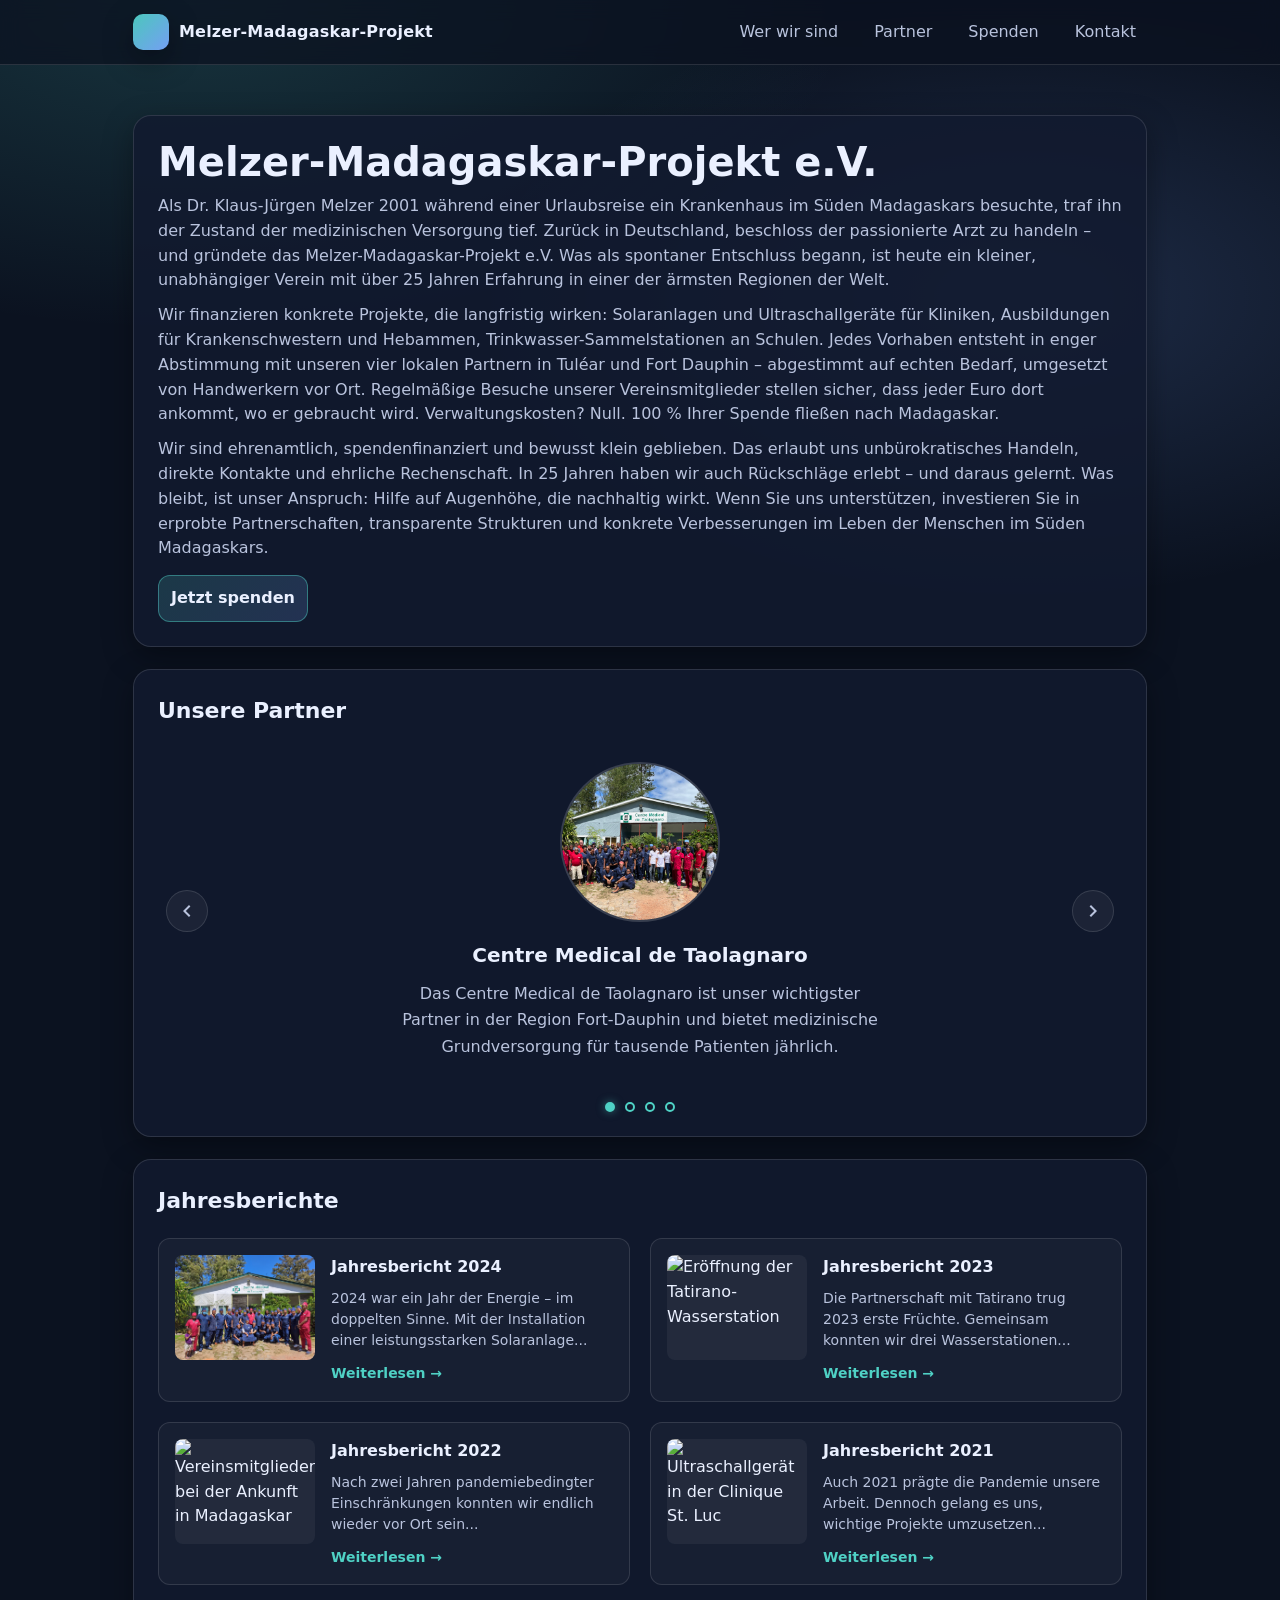
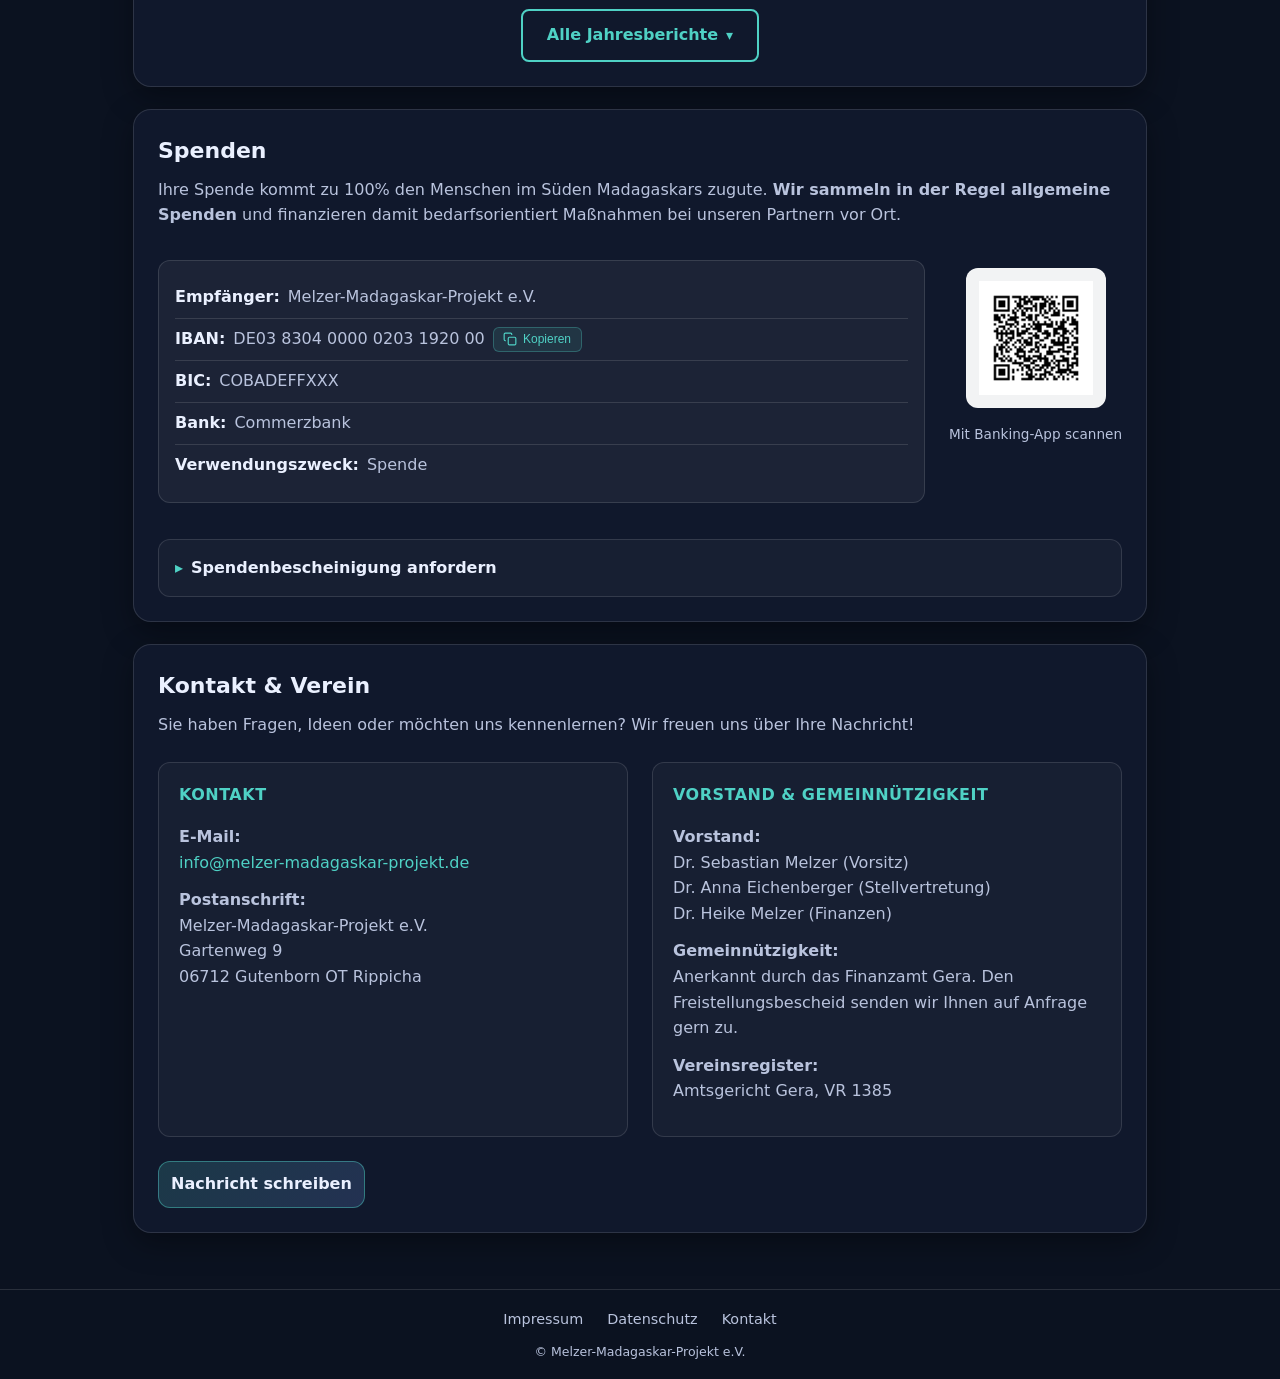
==== commit 27f9fba3: "add explicit site-header class" ====
--- a/docs/index.html
+++ b/docs/index.html
@@ -10,7 +10,7 @@
 </head>
 <body>
 
-  <header>
+  <header class="site-header">
     <div class="nav">
       <a class="brand" href="#">
         <span class="logo" aria-hidden="true"></span>
--- a/docs/css/styles.css
+++ b/docs/css/styles.css
@@ -87,7 +87,7 @@
    Header & Navigation
    =================== */
 
-header {
+.site-header {
   position: sticky;
   top: 0;
   backdrop-filter: blur(10px);
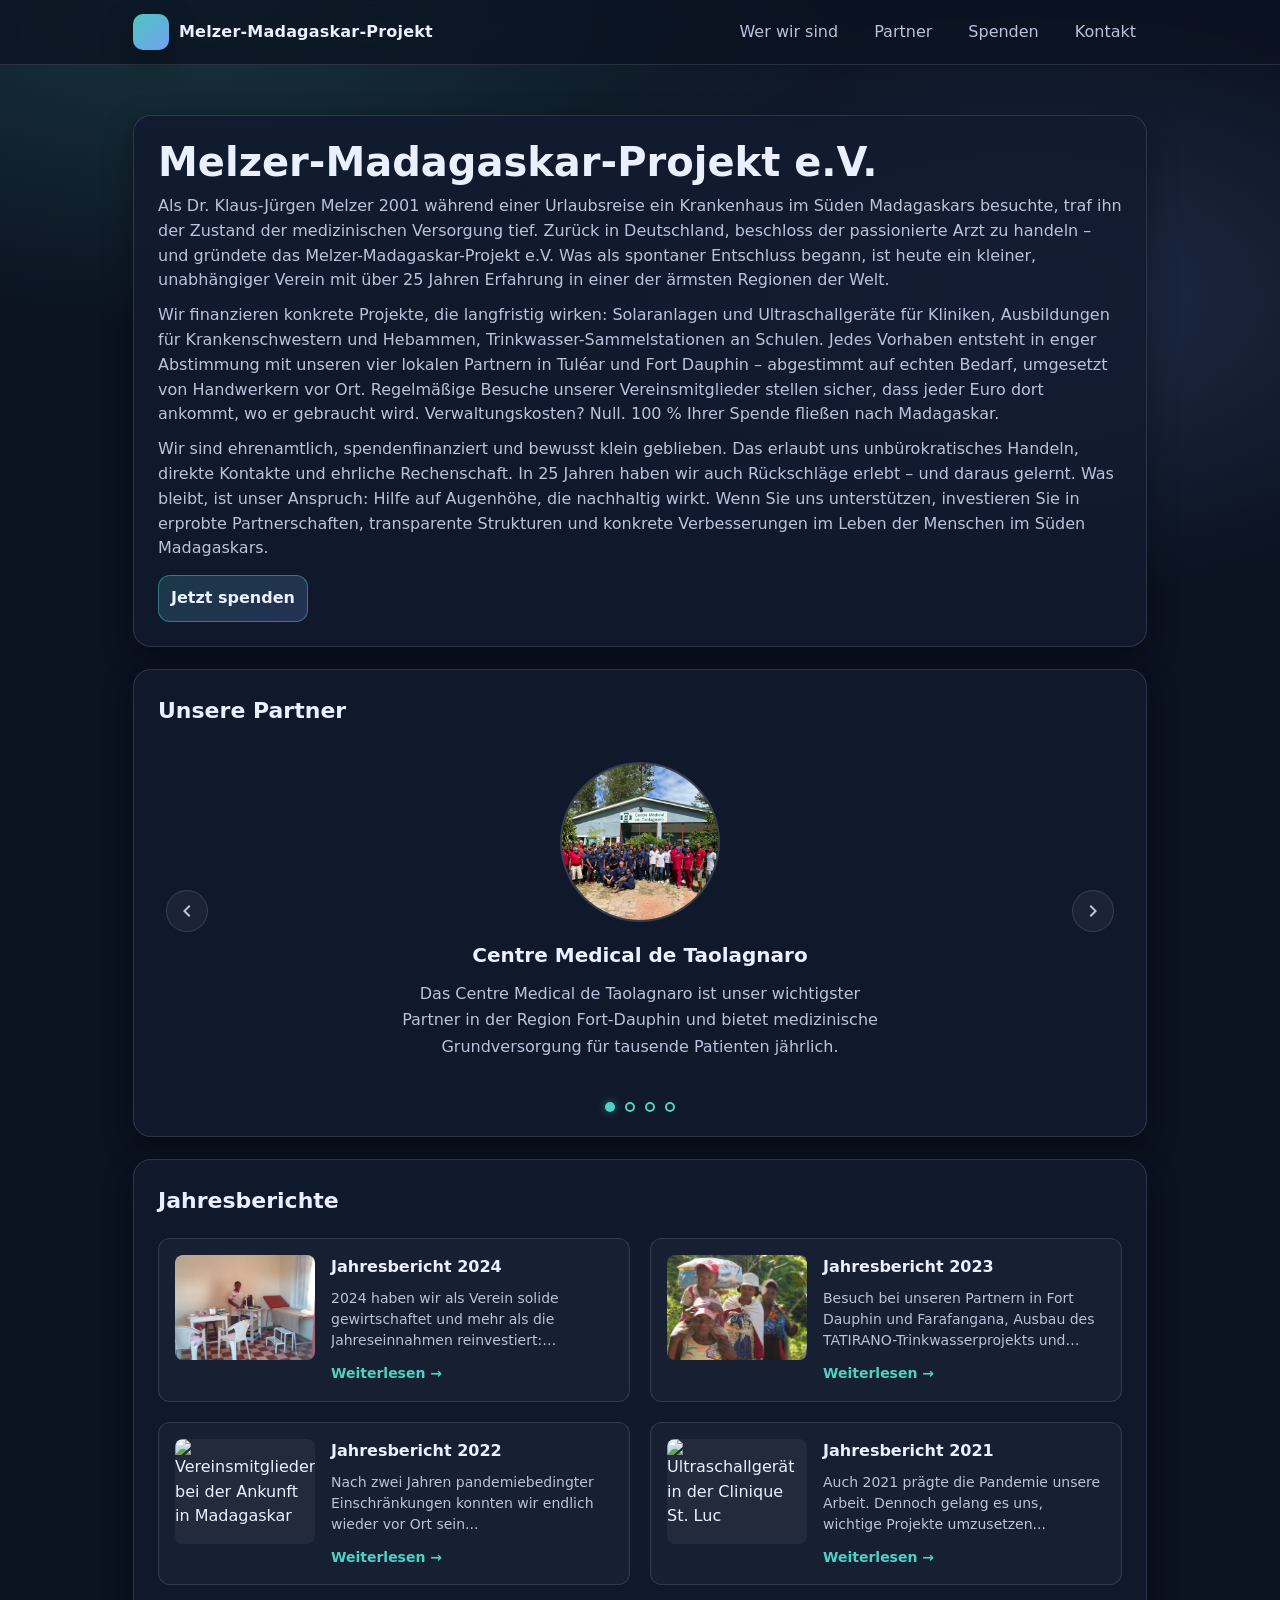
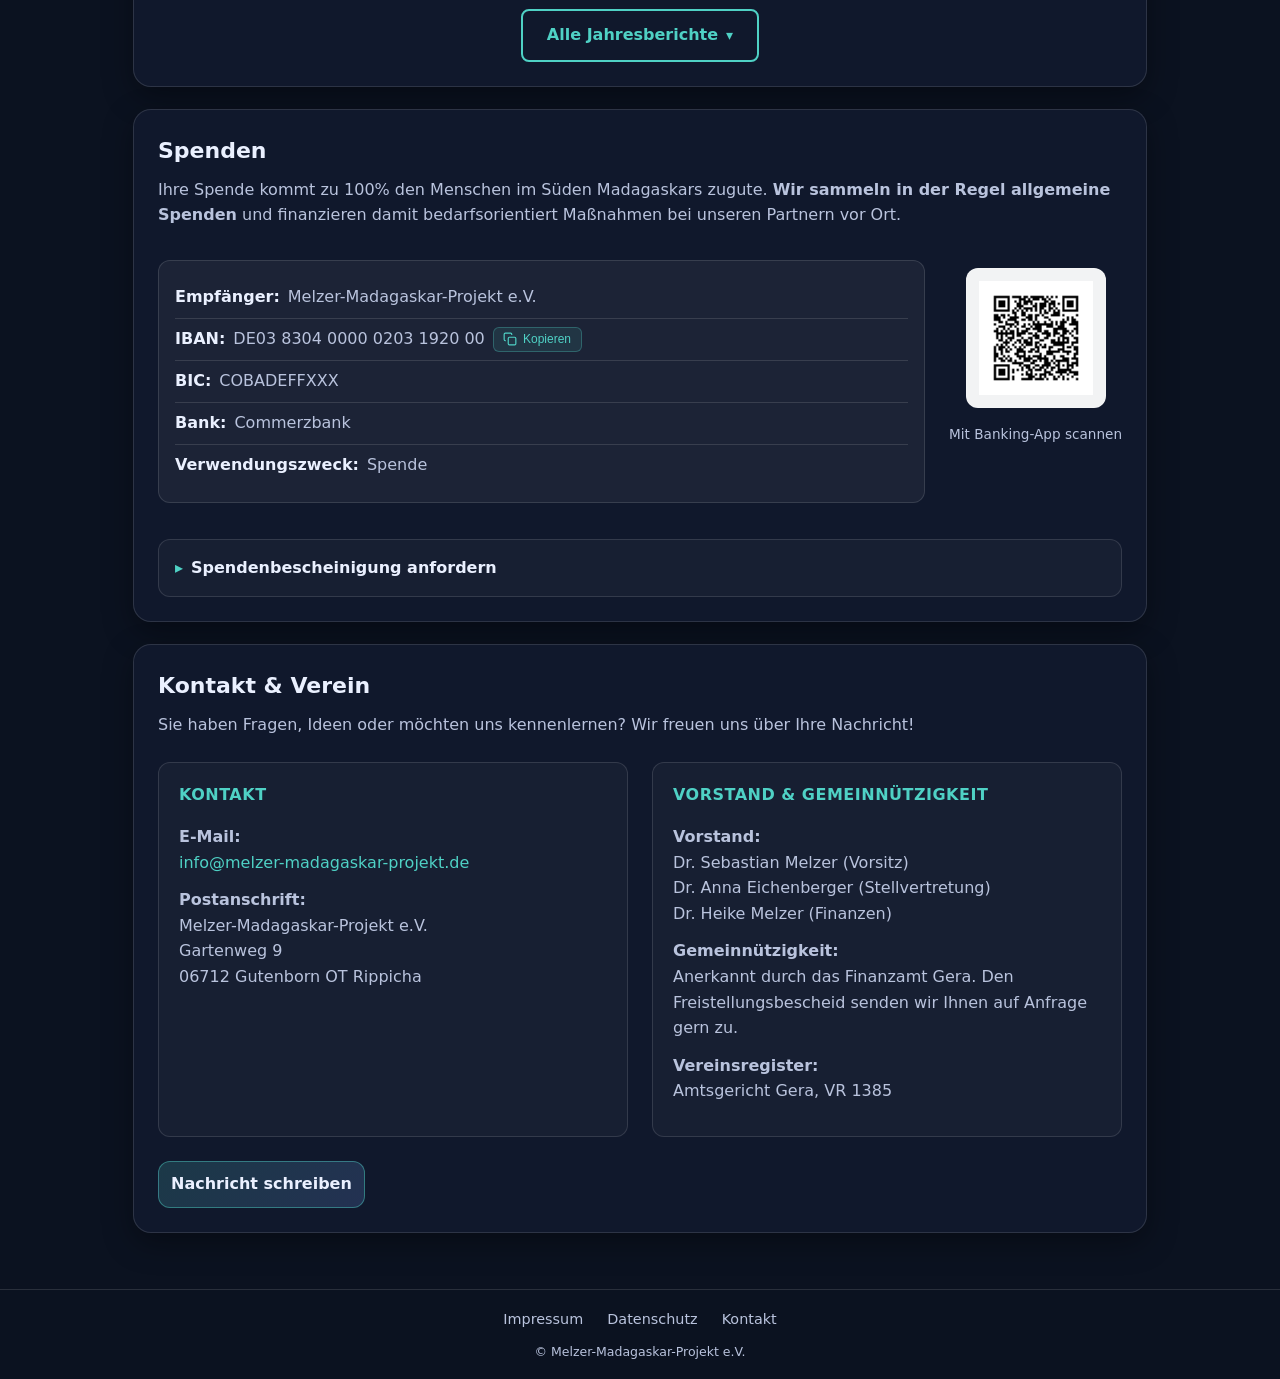
==== commit 58e5d11f: "fix teasers 2023 2024" ====
--- a/docs/index.html
+++ b/docs/index.html
@@ -126,12 +126,12 @@
 		  <a href="jahresberichte/2024.html" class="jahresbericht-link">
 			<div class="jahresbericht-image">
 			  <img src="images/jahresberichte/2024-teaser.jpg" 
-				   alt="Solaranlage auf dem Dach des Centre Medical" 
+				   alt="Innenraum der Hebammenpraxis von Sandrine Raveloasarioa in Tuléar" 
 				   loading="lazy">
 			</div>
 			<div class="jahresbericht-content">
 			  <h3>Jahresbericht 2024</h3>
-			  <p>2024 war ein Jahr der Energie – im doppelten Sinne. Mit der Installation einer leistungsstarken Solaranlage...</p>
+			  <p>2024 haben wir als Verein solide gewirtschaftet und mehr als die Jahreseinnahmen reinvestiert: Defibrillator für Fort Dauphin, Ausbau der Hebammenpraxis...</p>
 			  <span class="jahresbericht-cta">Weiterlesen →</span>
 			</div>
 		  </a>
@@ -141,12 +141,12 @@
 		  <a href="jahresberichte/2023.html" class="jahresbericht-link">
 			<div class="jahresbericht-image">
 			  <img src="images/jahresberichte/2023-teaser.jpg" 
-				   alt="Eröffnung der Tatirano-Wasserstation" 
+				   alt="Madagassische Familie unterwegs"
 				   loading="lazy">
 			</div>
 			<div class="jahresbericht-content">
 			  <h3>Jahresbericht 2023</h3>
-			  <p>Die Partnerschaft mit Tatirano trug 2023 erste Früchte. Gemeinsam konnten wir drei Wasserstationen...</p>
+			  <p>Besuch bei unseren Partnern in Fort Dauphin und Farafangana, Ausbau des TATIRANO-Trinkwasserprojekts und Gründung einer Hebammenpraxis in Tuléar...</p>
 			  <span class="jahresbericht-cta">Weiterlesen →</span>
 			</div>
 		  </a>
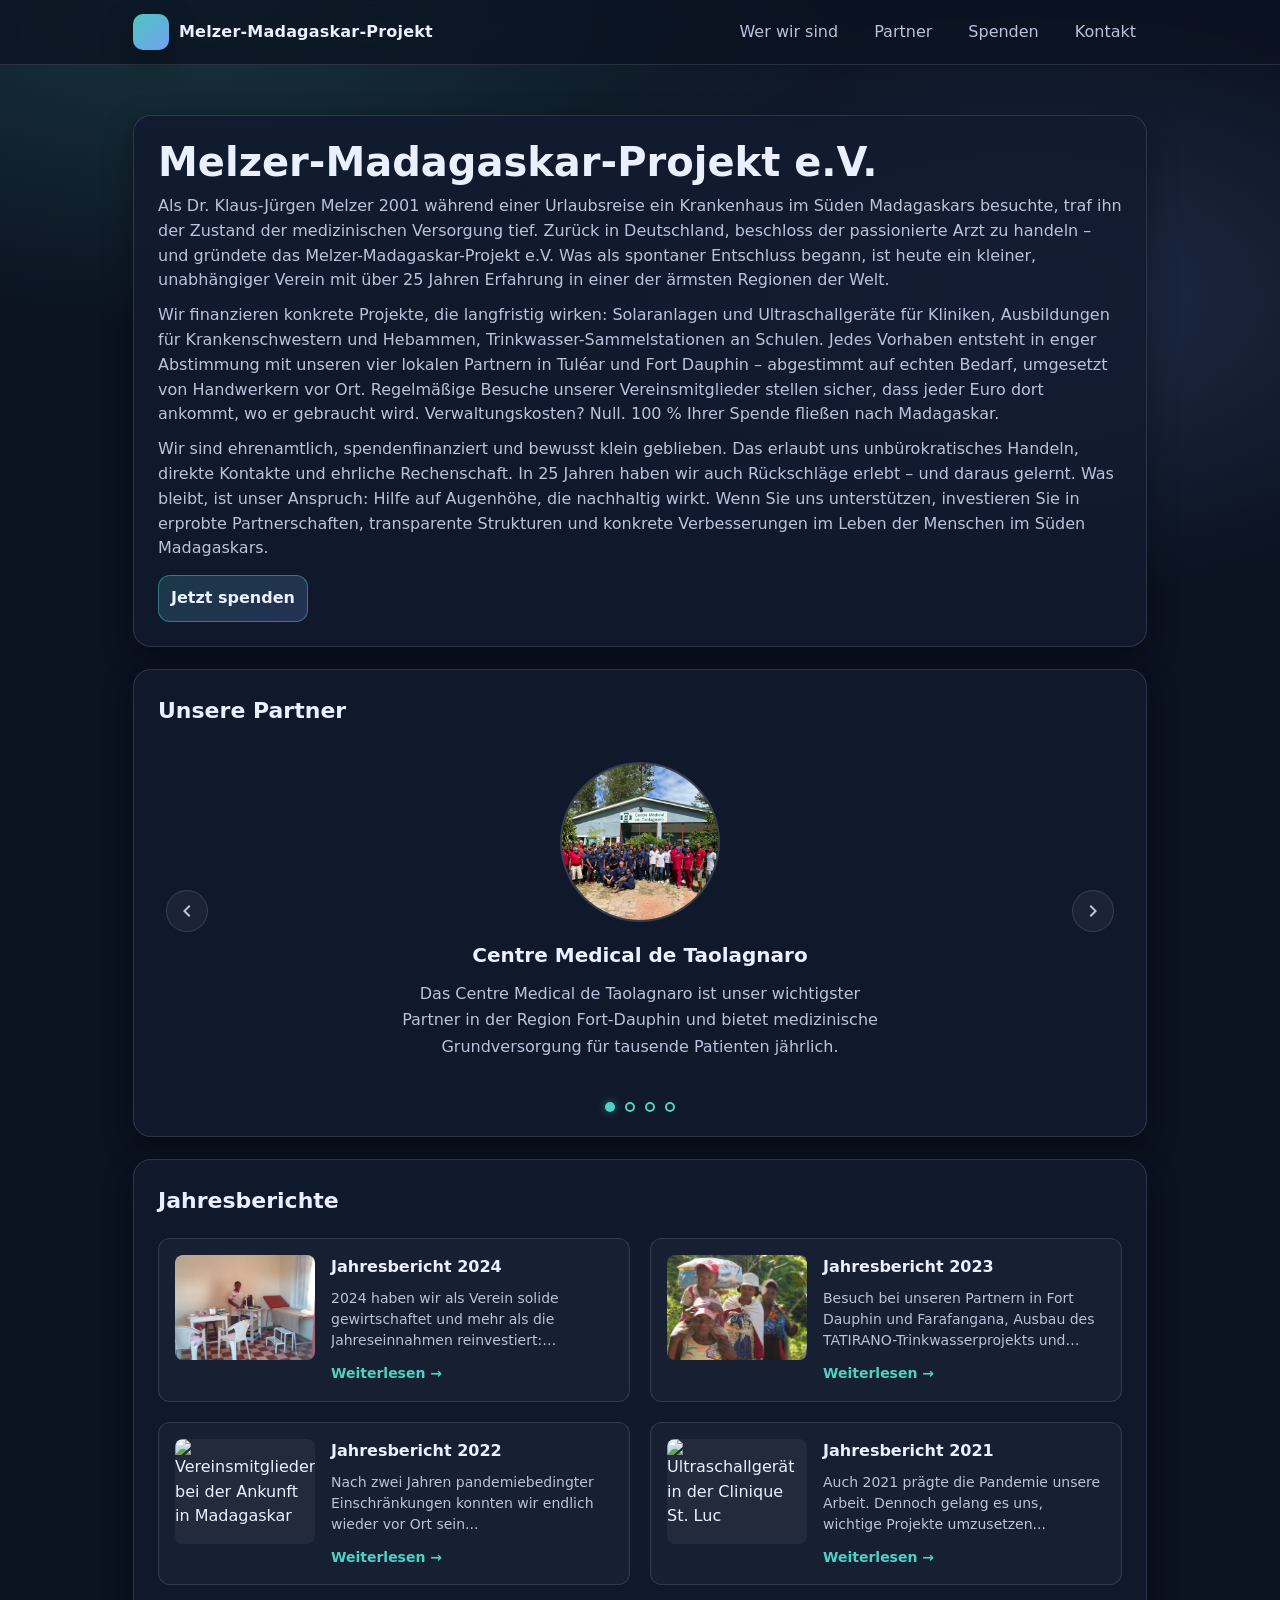
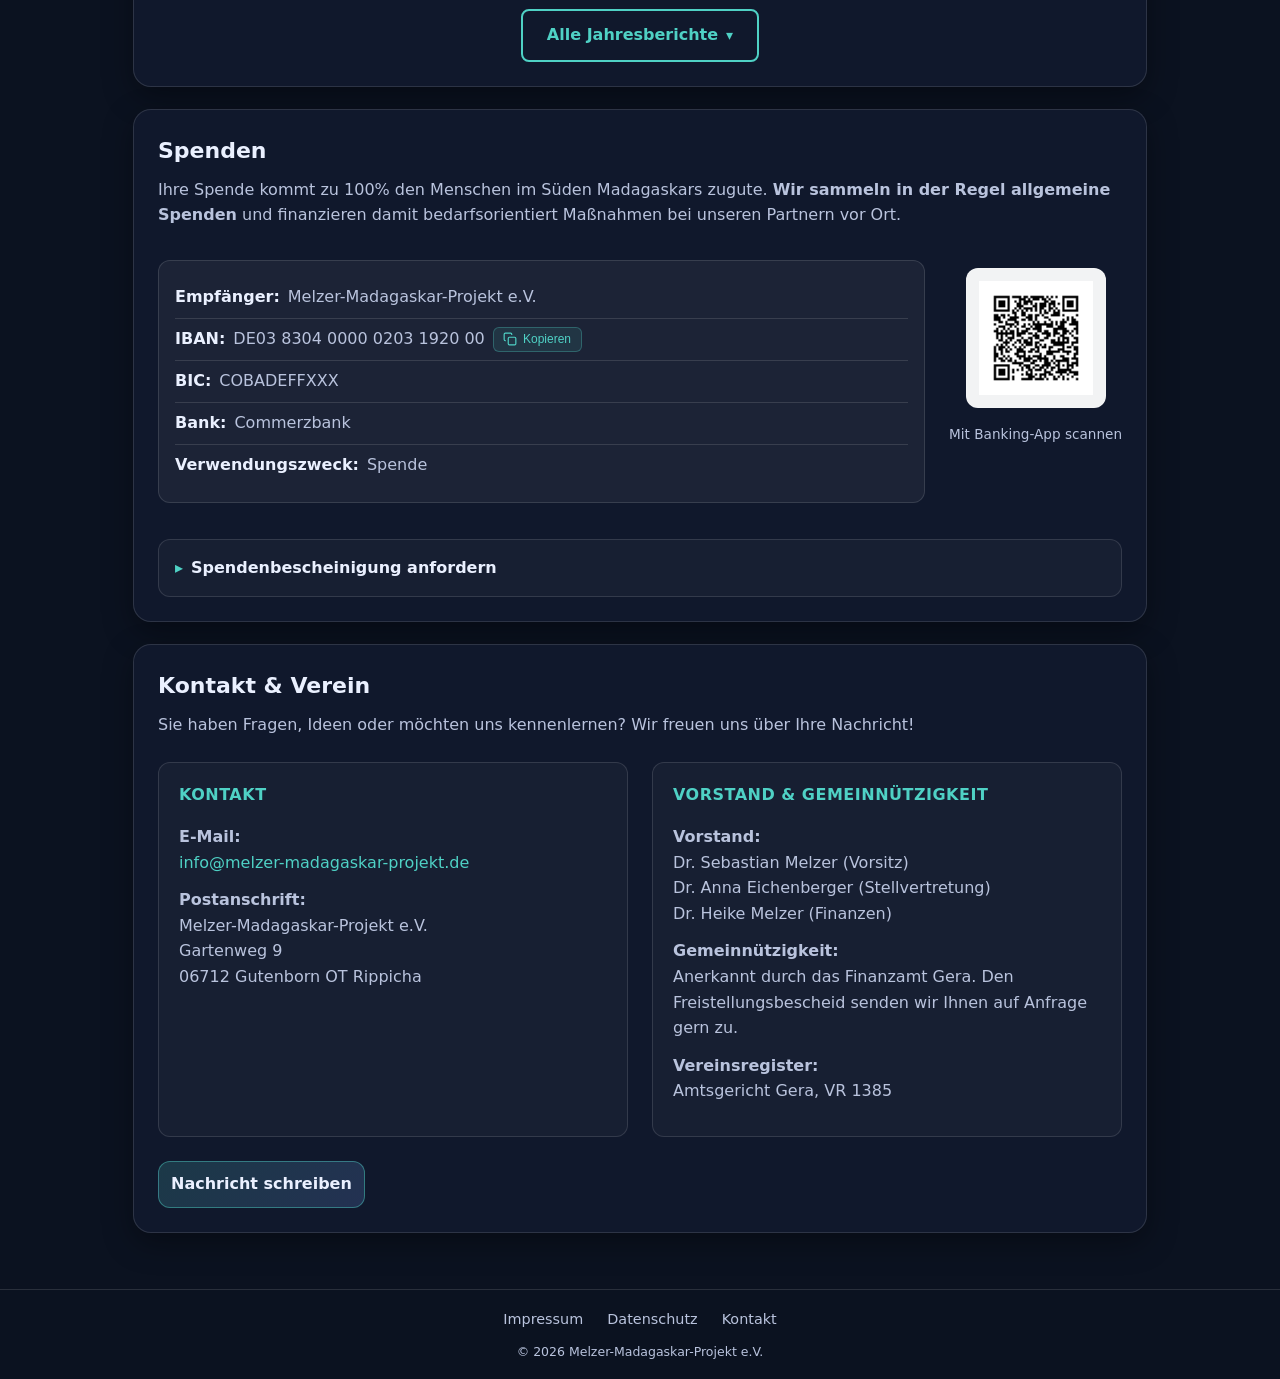
==== commit 976afe7a: "Move footer year script to external file The inline script was blocked by the CSP (script-src 'self'" ====
--- a/docs/index.html
+++ b/docs/index.html
@@ -426,9 +426,7 @@
     </div>
   </footer>
 
-  <script>
-    document.getElementById("year").textContent = new Date().getFullYear();
-  </script>
+  <script src="js/year.js"></script>
   <script src="js/slideshow.js"></script>
   <script src="js/clipboard.js"></script>
 
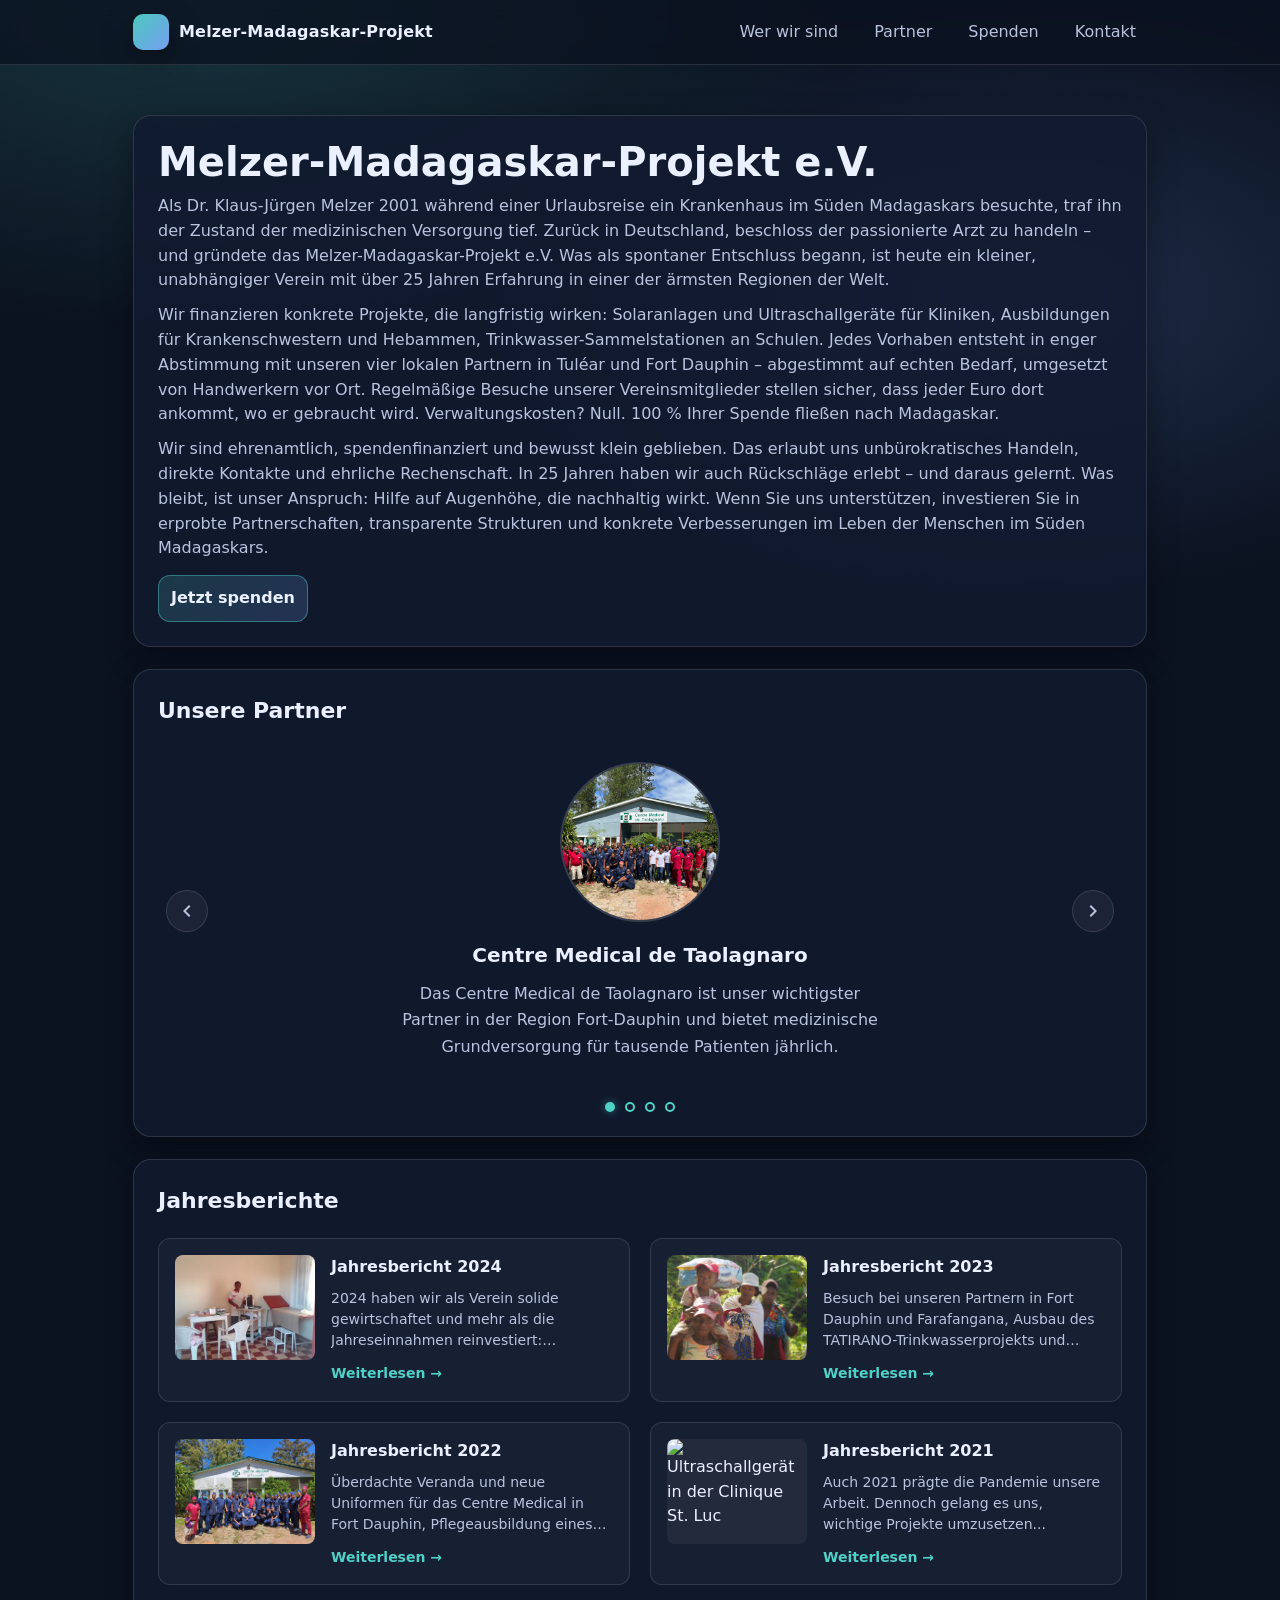
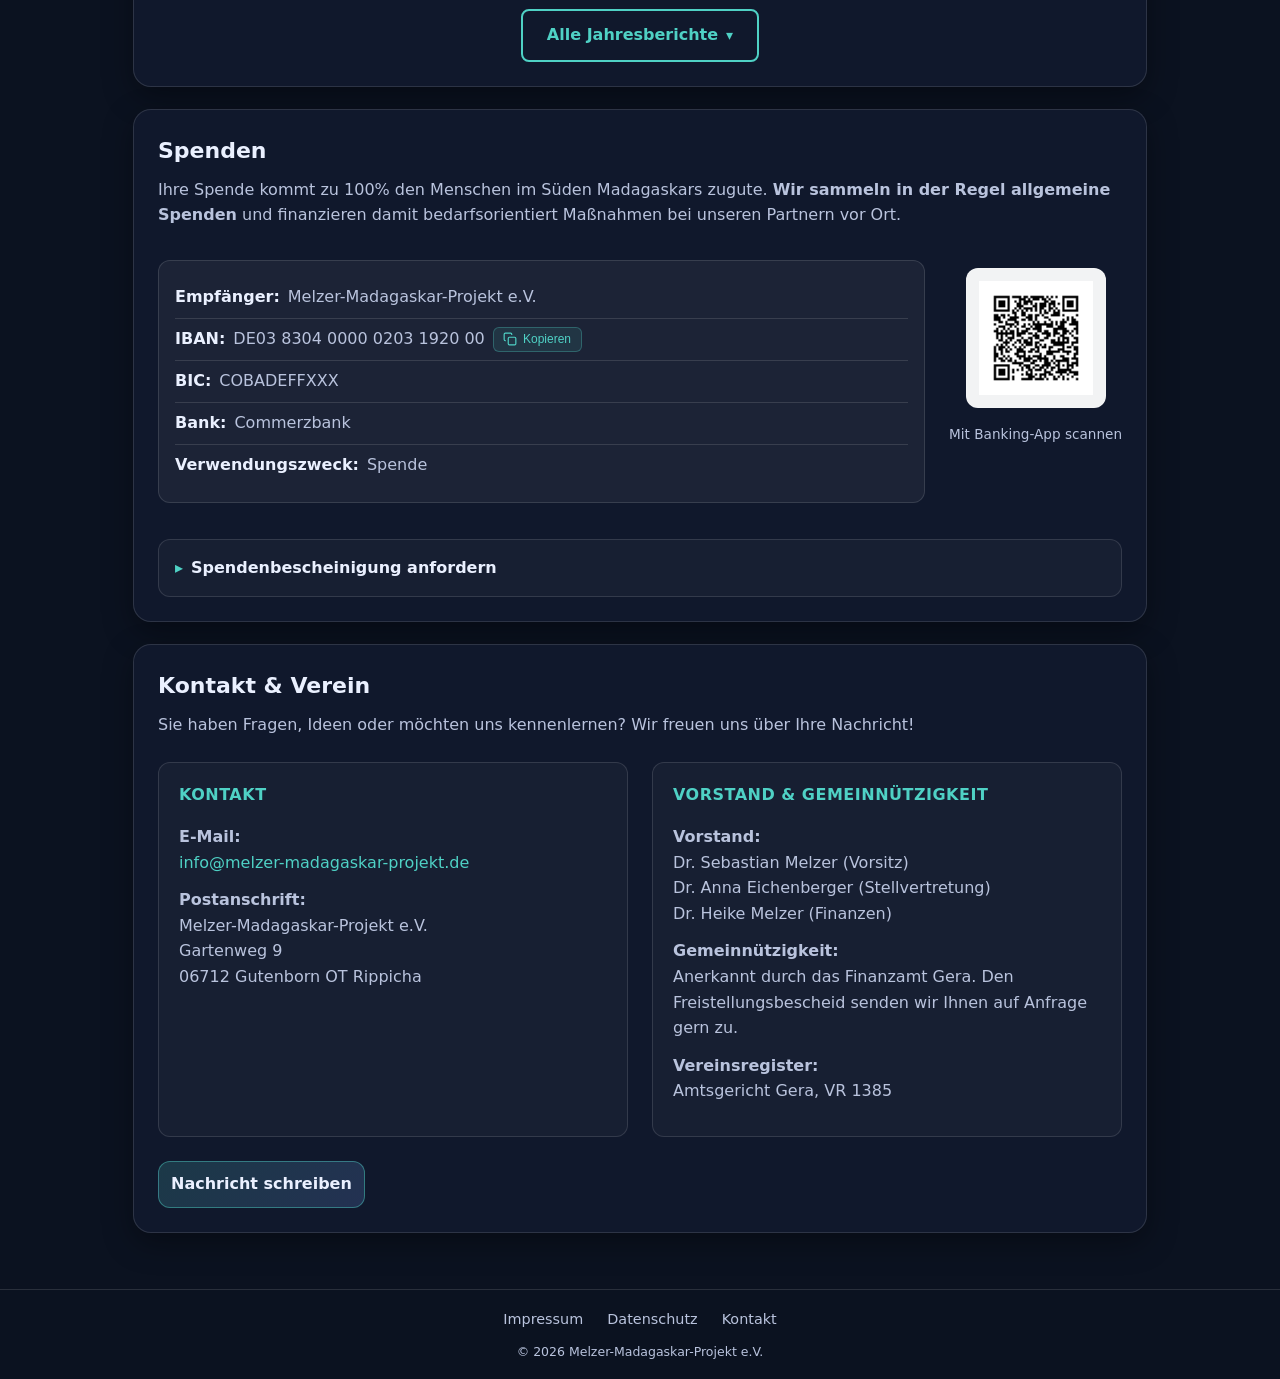
==== commit b0cb889c: "Jahresbericht 2022 Recreate the 2022 annual report from the original WordPress page, with its photos" ====
--- a/docs/index.html
+++ b/docs/index.html
@@ -156,12 +156,12 @@
 		  <a href="jahresberichte/2022.html" class="jahresbericht-link">
 			<div class="jahresbericht-image">
 			  <img src="images/jahresberichte/2022-teaser.jpg" 
-				   alt="Vereinsmitglieder bei der Ankunft in Madagaskar" 
+				   alt="Das Team des Centre Médical de Taolagnaro in neuen Uniformen" 
 				   loading="lazy">
 			</div>
 			<div class="jahresbericht-content">
 			  <h3>Jahresbericht 2022</h3>
-			  <p>Nach zwei Jahren pandemiebedingter Einschränkungen konnten wir endlich wieder vor Ort sein...</p>
+			  <p>Überdachte Veranda und neue Uniformen für das Centre Medical in Fort Dauphin, Pflegeausbildung eines Mitarbeiters und Trinkwasser für 749 Schulkinder in Manambaro...</p>
 			  <span class="jahresbericht-cta">Weiterlesen →</span>
 			</div>
 		  </a>
--- a/docs/css/styles.css
+++ b/docs/css/styles.css
@@ -1006,6 +1006,38 @@
   margin-bottom: 0;
 }
 
+/* Zitat */
+.jahresbericht-zitat {
+  margin: 1.5rem 0;
+  padding: 0.75rem 0 0.75rem 1.25rem;
+  border-left: 3px solid var(--accent);
+  font-style: italic;
+}
+
+.jahresbericht-zitat .jahresbericht-zitat-quelle {
+  font-size: 0.875rem;
+  font-style: normal;
+  color: var(--text);
+}
+
+/* Video (in Einzelbild oder Galerie) */
+.jahresbericht-video video {
+  display: block;
+  width: 100%;
+  height: auto;
+  aspect-ratio: 16 / 9;
+  border-radius: 8px;
+  background: #000;
+}
+
+.jahresbericht-video figcaption {
+  font-size: 0.8125rem;
+  color: var(--muted);
+  text-align: center;
+  padding-top: 0.5rem;
+  font-style: italic;
+}
+
 /* Einzelbild (volle Breite) */
 .jahresbericht-figure {
   margin: 1.5rem 0;
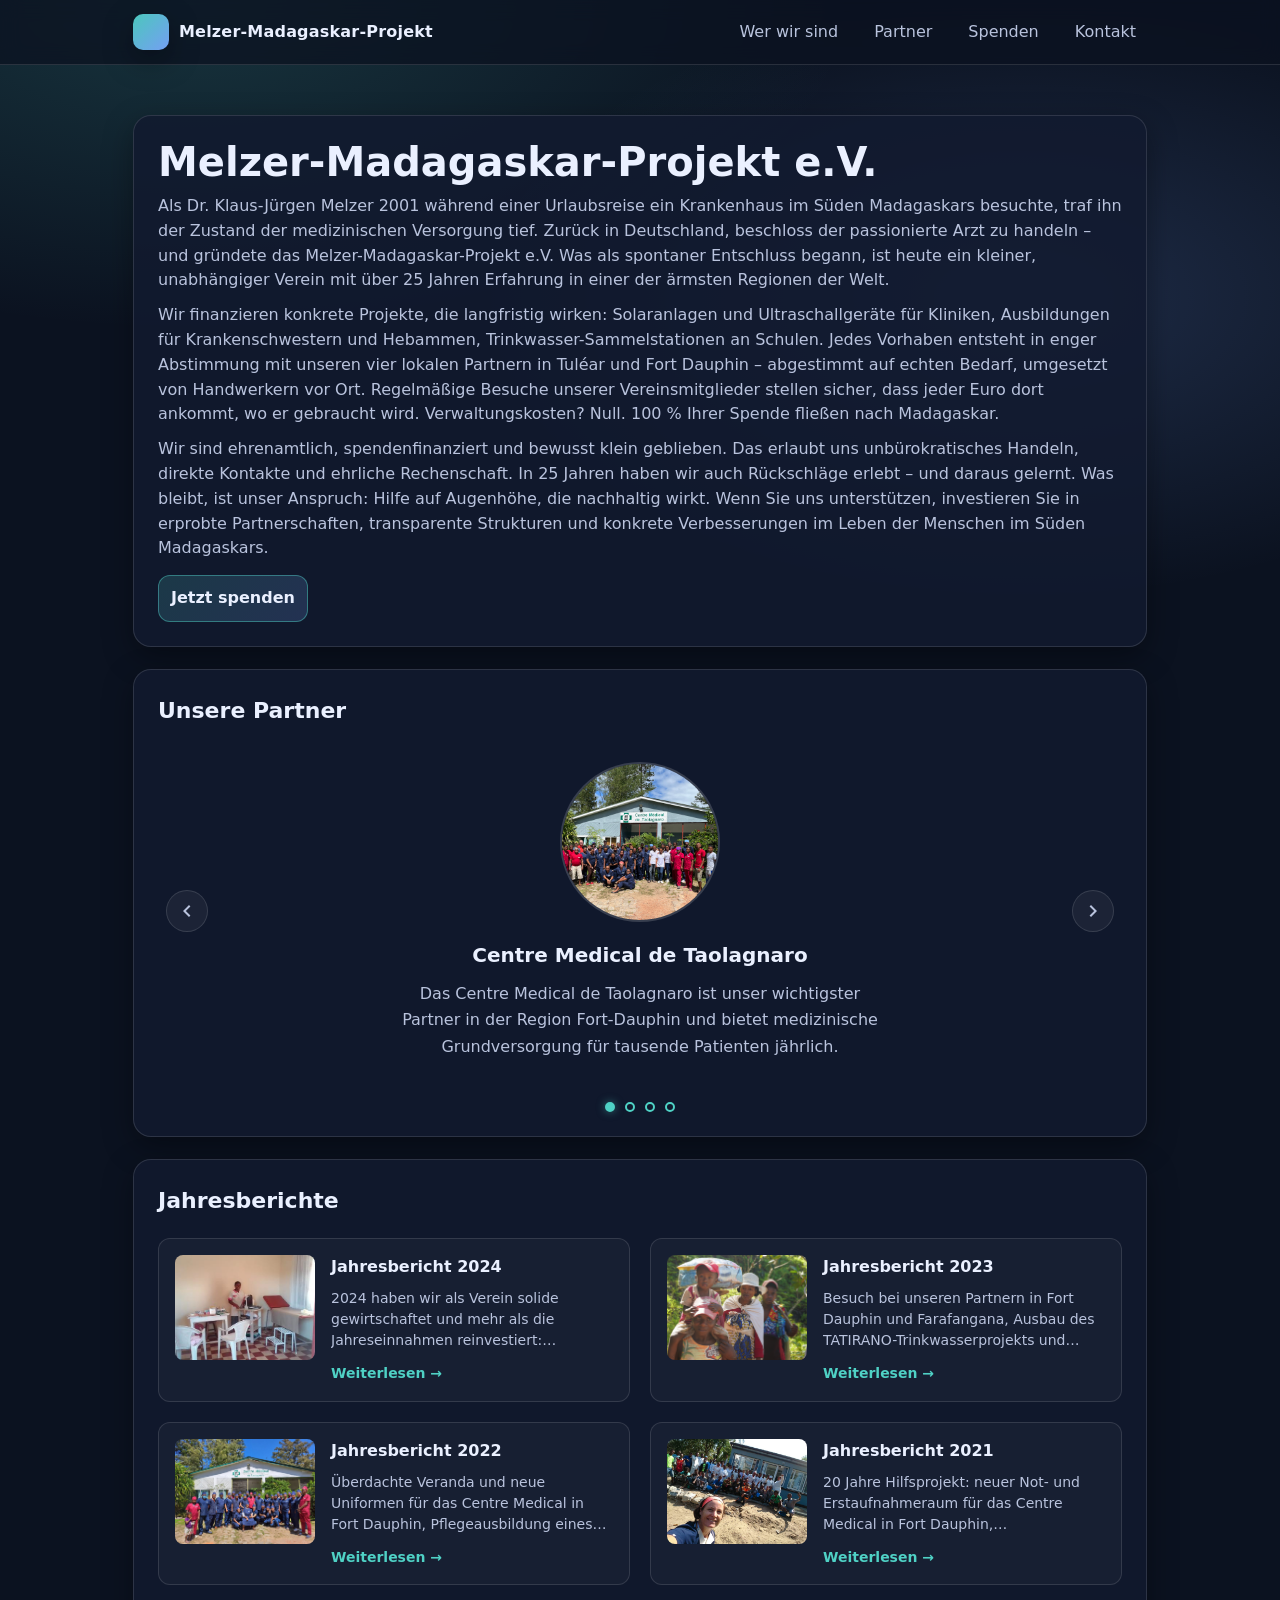
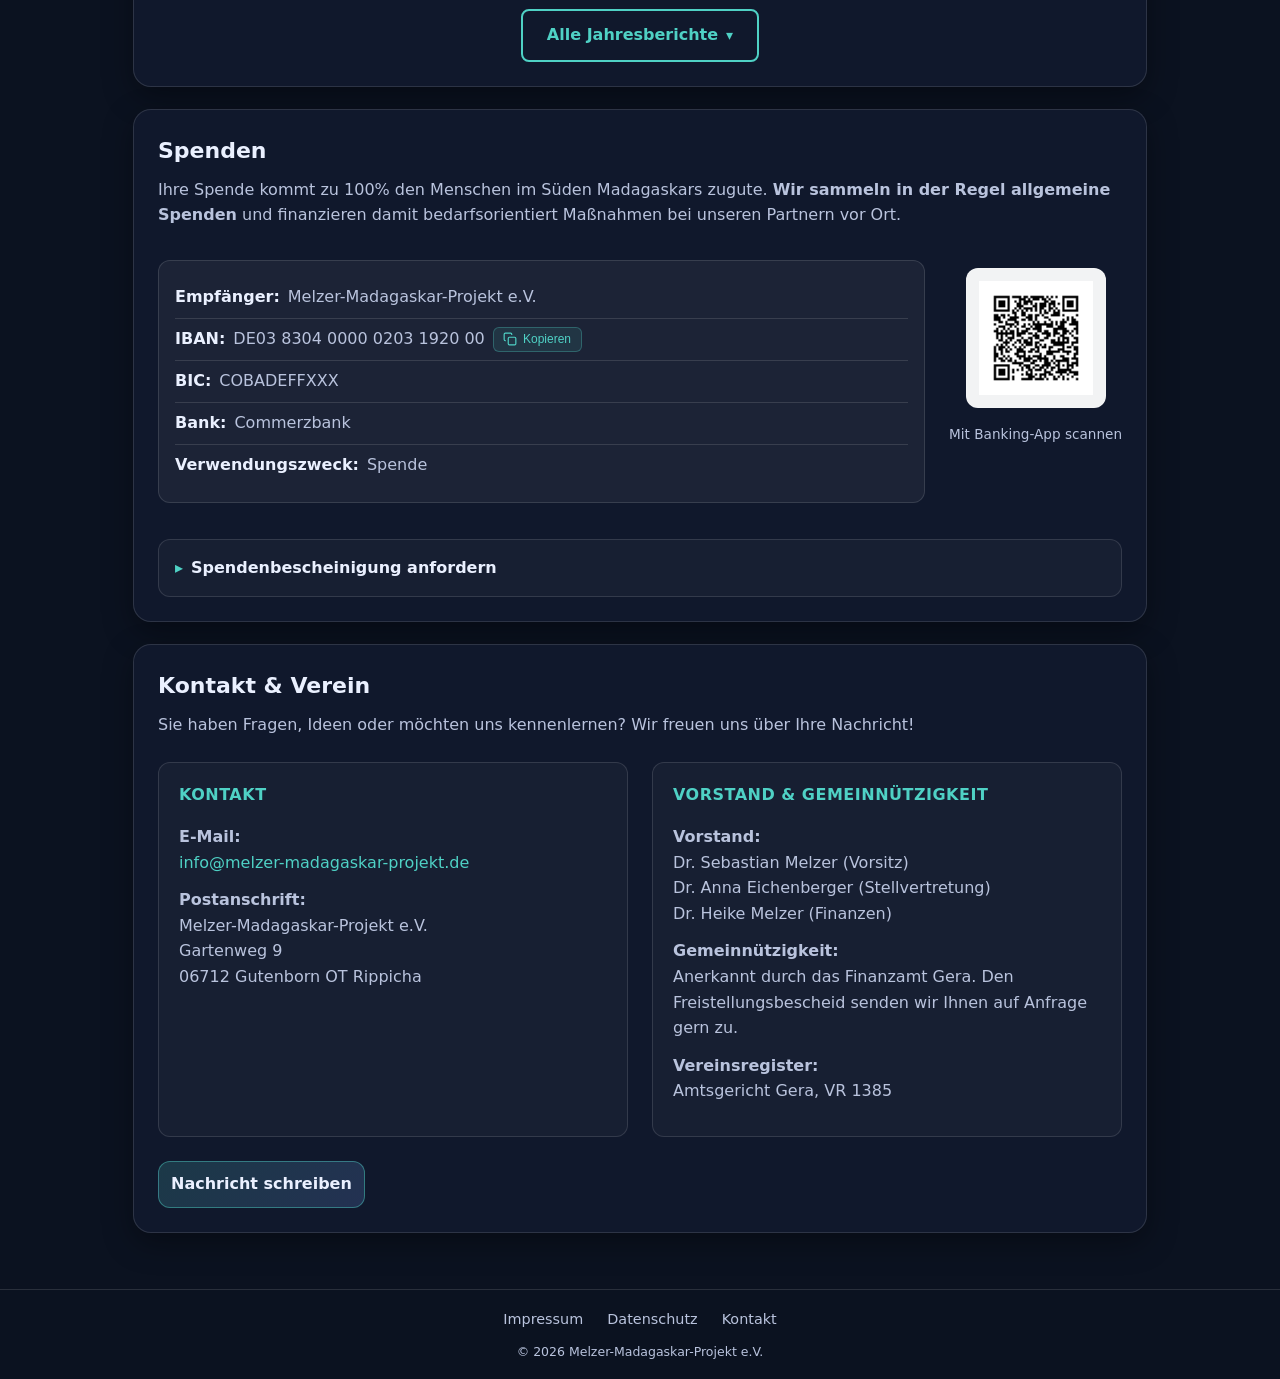
==== commit 1ce38ee9: "Jahresbericht 2021 Recreate the 2021 annual report from the original WordPress page, including the 1" ====
--- a/docs/index.html
+++ b/docs/index.html
@@ -171,12 +171,12 @@
 		  <a href="jahresberichte/2021.html" class="jahresbericht-link">
 			<div class="jahresbericht-image">
 			  <img src="images/jahresberichte/2021-teaser.jpg" 
-				   alt="Ultraschallgerät in der Clinique St. Luc" 
+				   alt="Dr. Jane Olivier mit Klinikteam und Handwerkern vor dem neuen Not- und Erstaufnahmeraum" 
 				   loading="lazy">
 			</div>
 			<div class="jahresbericht-content">
 			  <h3>Jahresbericht 2021</h3>
-			  <p>Auch 2021 prägte die Pandemie unsere Arbeit. Dennoch gelang es uns, wichtige Projekte umzusetzen...</p>
+			  <p>20 Jahre Hilfsprojekt: neuer Not- und Erstaufnahmeraum für das Centre Medical in Fort Dauphin, Sauerstoffgeräte und Trinkwasser für über 2.100 Schüler der Befalafa-Grundschule...</p>
 			  <span class="jahresbericht-cta">Weiterlesen →</span>
 			</div>
 		  </a>
